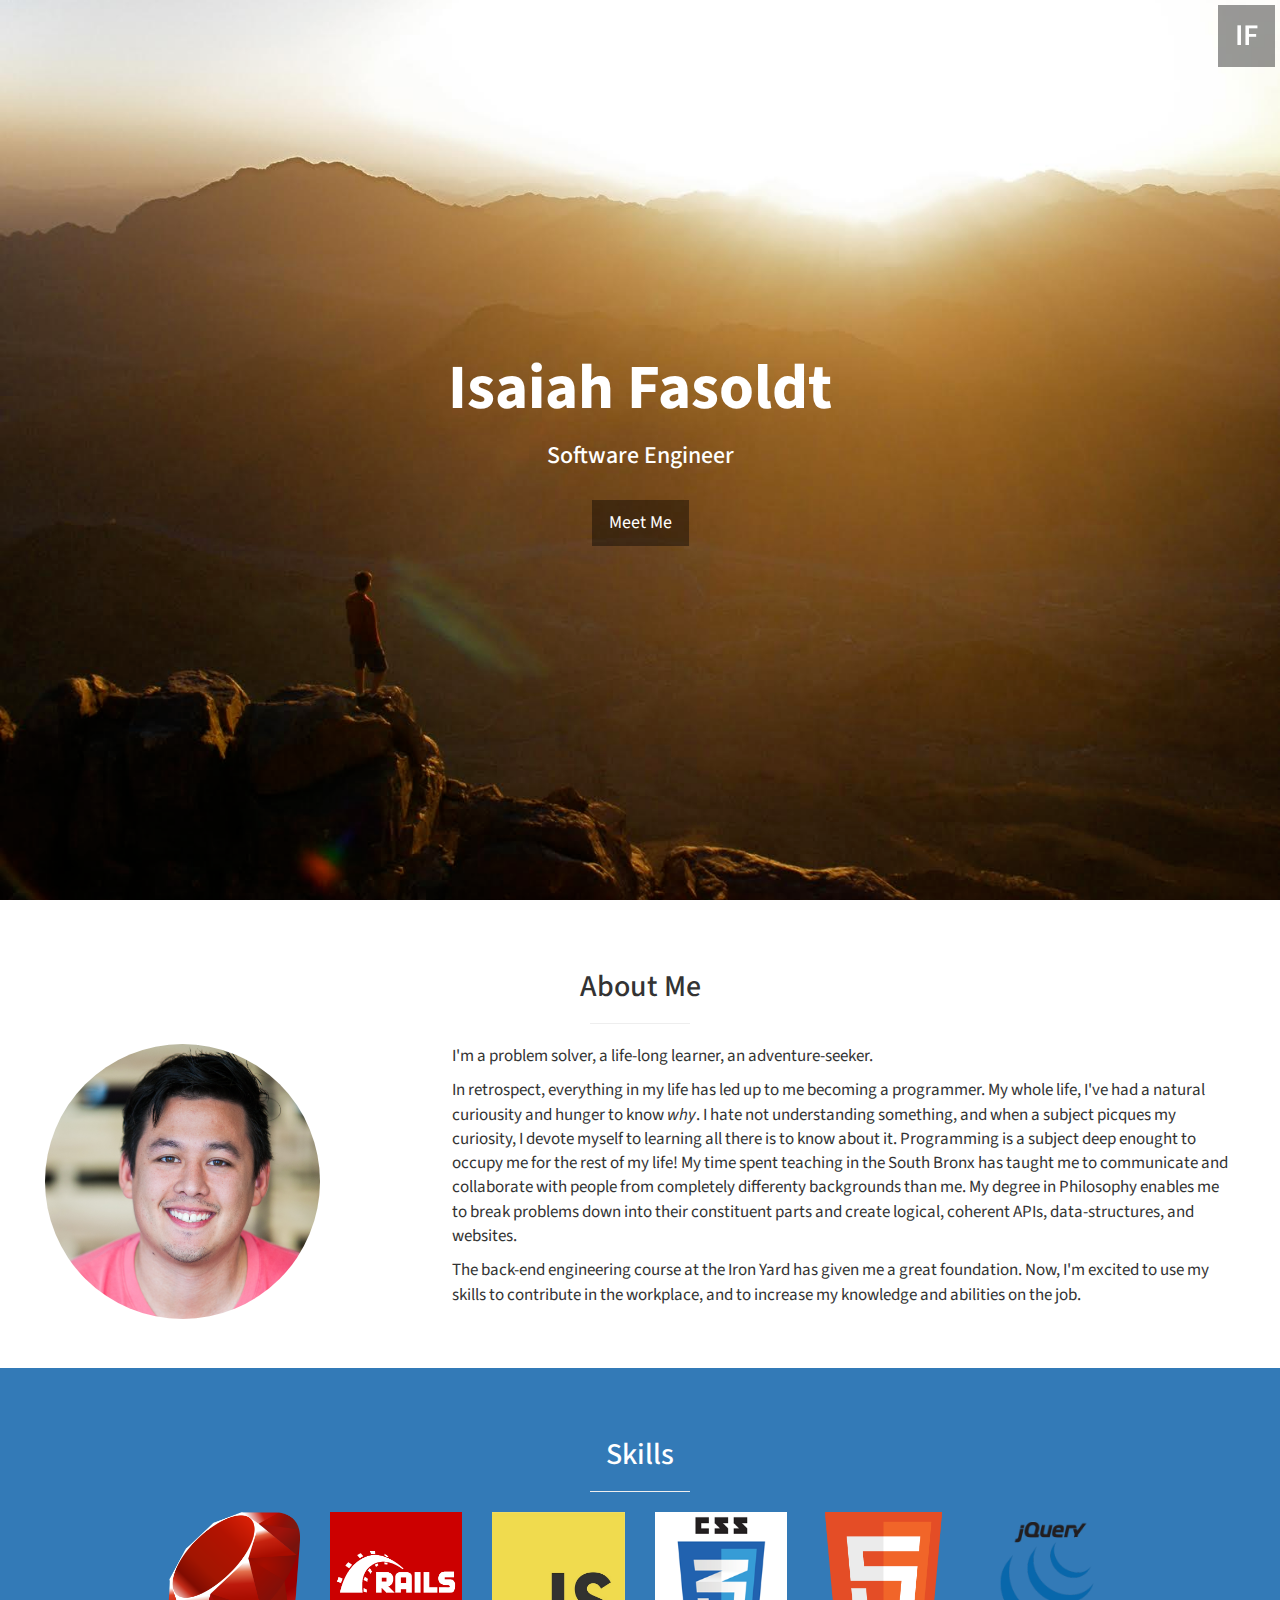
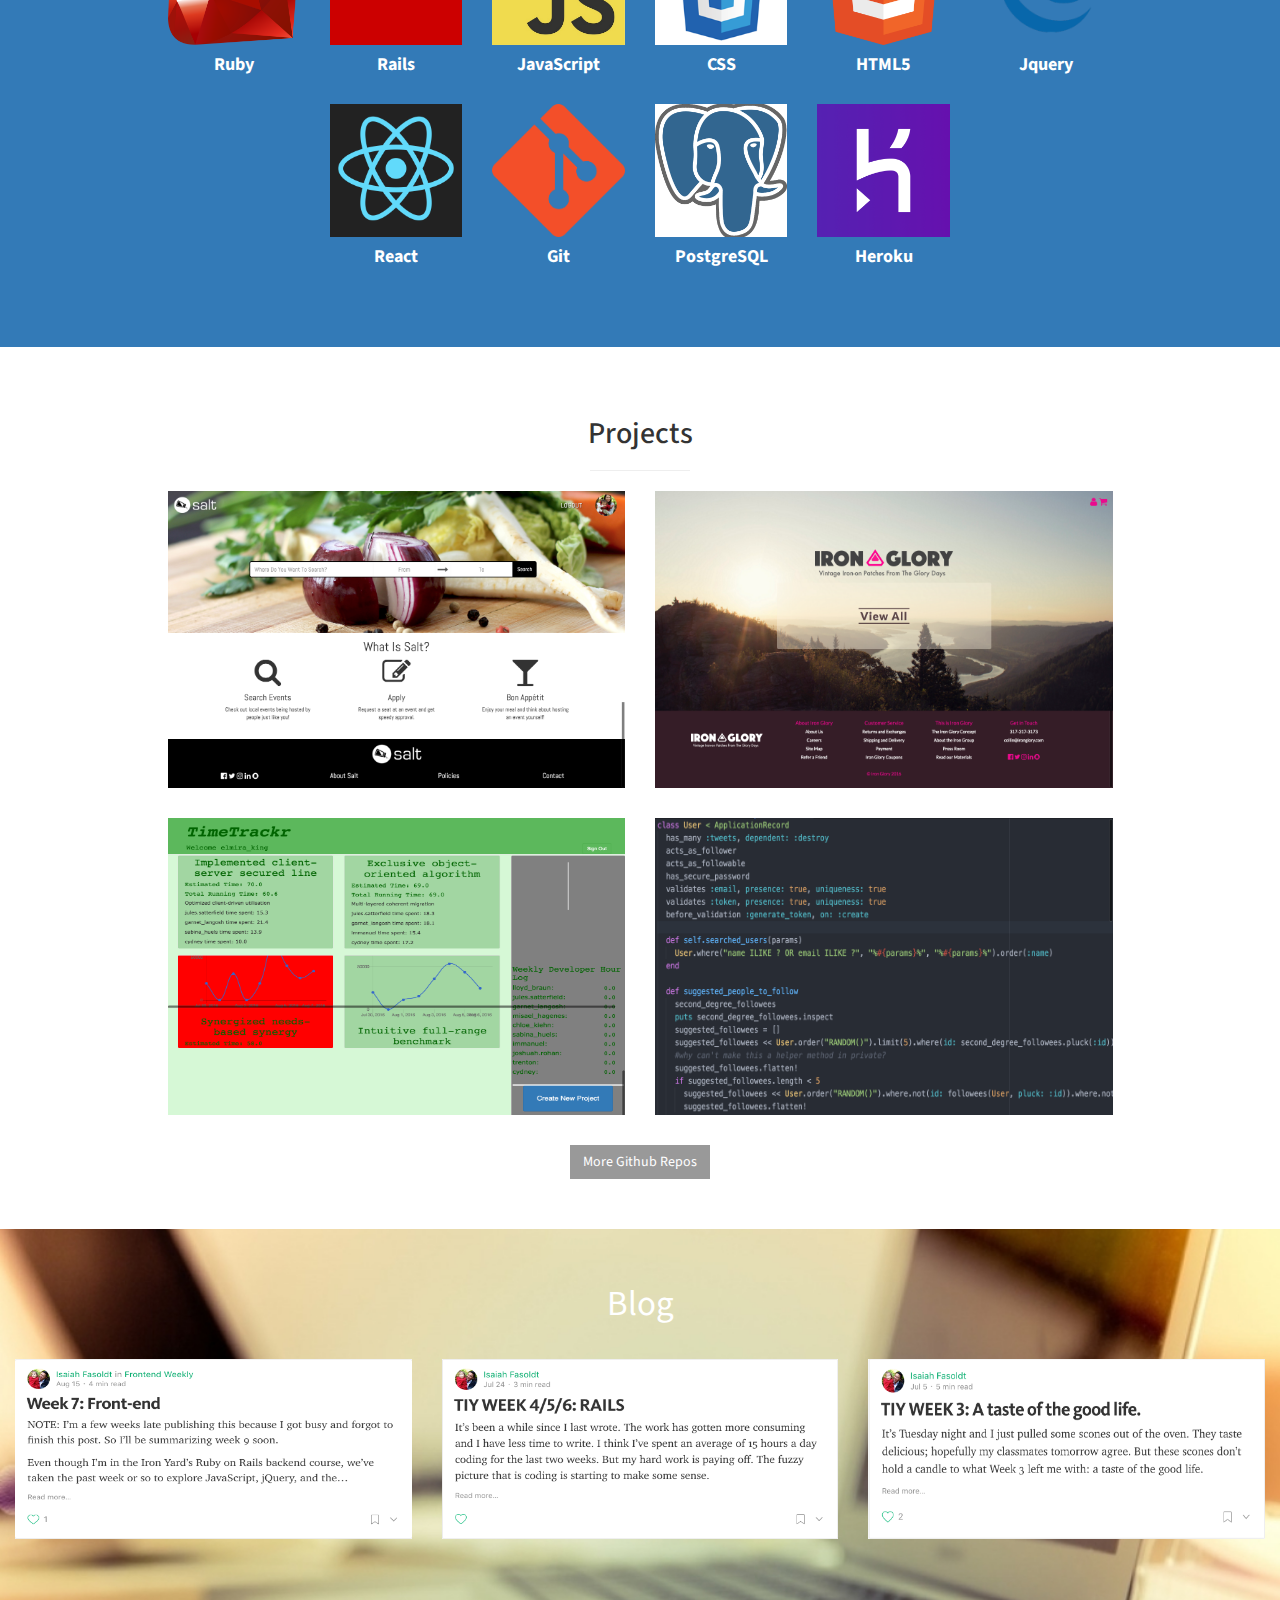
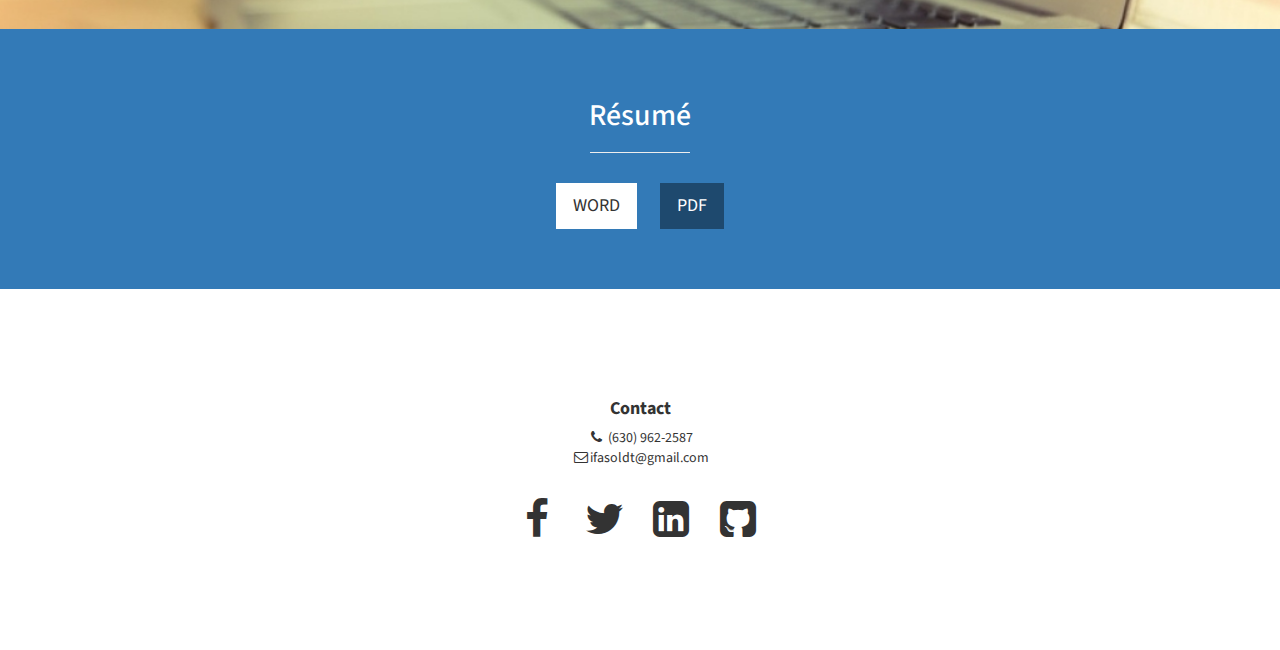
==== index.html @ e1405801 "fixing little formatting stuff" ====
<!DOCTYPE html>
<html lang="en">

<head>

    <meta charset="utf-8">
    <meta http-equiv="X-UA-Compatible" content="IE=edge">
    <meta name="viewport" content="width=device-width, initial-scale=1">
    <meta name="description" content="">
    <meta name="author" content="">

    <title>Isaiah Fasoldt Portfolio</title>

    <!-- Bootstrap Core CSS -->
    <link href="css/bootstrap.min.css" rel="stylesheet">

    <!-- Custom CSS -->
    <link href="css/stylish-portfolio.css" rel="stylesheet">


    <!-- Custom Fonts -->
    <link href="font-awesome/css/font-awesome.min.css" rel="stylesheet" type="text/css">
    <link href="https://fonts.googleapis.com/css?family=Source+Sans+Pro:300,400,700,300italic,400italic,700italic" rel="stylesheet" type="text/css">

    <!-- HTML5 Shim and Respond.js IE8 support of HTML5 elements and media queries -->
    <!-- WARNING: Respond.js doesn't work if you view the page via file:// -->
    <!--[if lt IE 9]>
        <script src="https://oss.maxcdn.com/libs/html5shiv/3.7.0/html5shiv.js"></script>
        <script src="https://oss.maxcdn.com/libs/respond.js/1.4.2/respond.min.js"></script>
    <![endif]-->

</head>

<body>

    <!-- Navigation -->
    <a id="menu-toggle" href="#" class="btn btn-dark btn-lg toggle logo-text">IF</a>
    <nav id="sidebar-wrapper">
        <ul class="sidebar-nav">
            <a id="menu-close" href="#" class="btn btn-light btn-lg pull-right toggle"><i class="fa fa-times"></i></a>
            <li class="sidebar-brand">
                <a href="#top" onclick=$("#menu-close").click();>Portfolio</a>
            </li>
            <li>
                <a href="#about" onclick=$("#menu-close").click();>About</a>
            </li>
            <li>
                <a href="#skills" onclick=$("#menu-close").click();>Skills</a>
            </li>
            <li>
                <a href="#projects" onclick=$("#menu-close").click();>Projects</a>
            </li>
            <li>
                <a href="#blog" onclick=$("#menu-close").click();>Blog</a>
            </li>
            <li>
                <a href="#resume" onclick=$("#menu-close").click();>Resume</a>
            </li>
            <li>
                <a href="#contact" onclick=$("#menu-close").click();>Contact</a>
            </li>
        </ul>
    </nav>

    <!-- Header -->
    <header id="top" class="header">
        <div class="text-vertical-center header-text-margin text-white">
            <h1>Isaiah Fasoldt</h1>
            <h3>Software Engineer</h3>
            <br>
            <a href="#about" class="btn btn-dark btn-lg">Meet Me</a>
        </div>
    </header>

    <!-- About -->
    <section id="about" class="about-me about">
        <div class="container-fluid">
              <div class="col-xs-12 text-vertical-center text-center is-flex">
                <h2>About Me</h2>
                <hr class="small">
                <div class="col-sm-3 col-sm-offset-0 col-xs-6 col-xs-offset-3">
                  <image class="img-responsive img-circle" src="img/Isaiah.jpg" />
                </div>
                <div class="col-sm-8 col-sm-offset-1 col-xs-12 text-left">
                  <p class="bio-text">
                    I'm a problem solver, a life-long learner, an adventure-seeker.
                  </p>
                  <p class="bio-text">
                    In retrospect, everything in my life has led up to me becoming a programmer. My whole life, I've had a natural curiousity and hunger to know <i>why</i>. I hate not understanding something, and when a subject picques my curiosity, I devote myself to learning all there is to know about it. Programming is a subject deep enought to occupy me for the rest of my life! My time spent teaching in the South Bronx has taught me to communicate and collaborate with people from completely differenty backgrounds than me. My degree in Philosophy enables me to break problems down into their constituent parts and create logical, coherent APIs, data-structures, and websites.
                  </p>
                  <!-- <p class="bio-text">
                    I took a bit of a winding road to software engineering. After graduating in 2011 with a degree in Philosophy, I immediately started teaching the humanities at a high-school in the South Bronx. There, I learned to love, collaborate with, and manage people who came from completely different backgrounds than me. In 2016, I began to teach myself Ruby in my spare time, and immediately fell in love. Like education, it offered a way to tangibly impact the world. It mapped much better than education to my analytical skills and background in philosophy. I left education and enrolled in the back-end Engineering
                  </p> -->
                  <p class="bio-text">
                    The back-end engineering course at the Iron Yard has given me a great foundation. Now, I'm excited to use my skills to contribute in the workplace, and to increase my knowledge and abilities on the job.
                  </p>
                </div>

              </div>
            <!-- /.row -->
        <!-- /.container -->
    </section>

    <!-- Services -->
    <!-- The circle icons use Font Awesome's stacked icon classes. For more information, visit http://fontawesome.io/examples/ -->
    <section id="skills" class="services bg-primary">
        <div class="container">
            <div class="row text-center">
                <div class="col-lg-10 col-lg-offset-1">
                    <h2>Skills</h2>
                    <hr class="small">
                    <div class="row">
                        <div class="col-md-2 col-xs-4">
                            <div class="service-item">
                              <div>
                                <img class="img-responsive"  src="img/ruby.svg.png"/>
                              </div>
                                <h4>
                                    <strong>Ruby</strong>
                                </h4>
                            </div>
                        </div>
                        <div class="col-md-2 col-xs-4">
                            <div class="service-item">
                              <div>
                                <img class="img-responsive"  src="img/rails.png"/>
                              </div>
                                <h4>
                                    <strong>Rails</strong>
                                </h4>
                            </div>
                        </div>
                        <div class="col-md-2 col-xs-4">
                            <div class="service-item">
                              <div>
                                <img class="img-responsive"  src="img/javascript.jpeg"/>
                              </div>
                                <h4>
                                    <strong>JavaScript</strong>
                                </h4>
                            </div>
                        </div>
                        <div class="col-md-2 col-xs-4">
                            <div class="service-item">
                              <div>
                                <img class="img-responsive"  src="img/css.gif"/>
                              </div>
                                <h4>
                                    <strong>CSS</strong>
                                </h4>
                            </div>
                        </div>
                        <div class="col-md-2 col-xs-4">
                            <div class="service-item">
                              <div>
                                <img class="img-responsive"  src="img/HTML5.png"/>
                              </div>
                                <h4>
                                    <strong>HTML5</strong>
                                </h4>
                            </div>
                        </div>
                        <div class="col-md-2 col-xs-4">
                            <div class="service-item">
                              <div>
                                <img class="img-responsive"  src="img/jquery.png"/>
                              </div>
                                <h4>
                                    <strong>Jquery</strong>
                                </h4>
                            </div>
                        </div>
                        <div class="col-md-2 col-xs-4 col-md-offset-2">
                            <div class="service-item">
                              <div>
                                <img class="img-responsive"  src="img/React.png"/>
                              </div>
                                <h4>
                                    <strong>React</strong>
                                </h4>
                            </div>
                        </div>
                        <div class="col-md-2 col-xs-4">
                            <div class="service-item">
                              <div>
                                <img class="img-responsive"  src="img/git.png"/>
                              </div>
                                <h4>
                                    <strong>Git</strong>
                                </h4>
                            </div>
                        </div>
                        <div class="col-md-2 col-xs-4">
                            <div class="service-item">
                              <div>
                                <img class="img-responsive"  src="img/postgresql.png"/>
                              </div>
                                <h4>
                                    <strong>PostgreSQL</strong>
                                </h4>
                            </div>
                        </div>
                        <div class="col-md-2 col-xs-4 col-xs-offset-4 col-md-offset-0">
                            <div class="service-item">
                              <div>
                                <img class="img-responsive"  src="img/Heroku.png"/>
                              </div>
                                <h4>
                                    <strong>Heroku</strong>
                                </h4>
                            </div>
                        </div>
                        </div>
                    </div>
                    <!-- /.row (nested) -->
                </div>
                <!-- /.col-lg-10 -->
            </div>
            <!-- /.row -->
        </div>
        <!-- /.container -->
    </section>

    <!-- Portfolio -->
    <section id="projects" class="portfolio">
        <div class="container">
            <div class="row">
                <div class="col-lg-10 col-lg-offset-1 text-center">
                    <h2>Projects</h2>
                    <hr class="small">
                    <div class="row">
                        <div class="col-md-6">
                          <div class="hovereffect portfolio-item">
                              <img class="img-responsive img-portfolio" src="img/Salt.png" alt="">
                              <div class="overlay">
                                 <h2>SALT</h2>
                                 <h4 class="text-left overlay-text">Salt is a community-building app that connects strangers for home-cooked meals. </h4>
                                 <h4 class="text-left overlay-text">A RESTful Rails app, Salt heavily integrates React.js, native JavaScript, and Google APIs. </h4>
                                 <a class="info" href="http://www.salt-up.com">Website</a>
                                 <a class="info" href="https://github.com/ifasoldt/Salt">Github Repo</a>
                              </div>
                          </div>
                        </div>
                        <div class="col-md-6">
                          <div class="hovereffect portfolio-item">
                              <img class="img-responsive img-portfolio" src="img/Iron_Glory.png" alt="">
                              <div class="overlay">
                                 <h2>Iron Glory</h2>
                                 <h4 class="text-left overlay-text">Iron Glory an e-commerce page for vintage iron-on patches, built for a class project in four days by five Iron Yard students</h4>
                                 <h4 class="text-left overlay-text">It blends a Rails API back-end with JavaScript/React Front End </h4>
                                 <a class="info" href="#">Website</a>
                                 <a class="info" href="https://github.com/smithambera/w9_ecommercePage_ironGlory">Github Repo</a>
                              </div>
                          </div>
                        </div>
                        <div class="col-md-6">
                          <div class="hovereffect portfolio-item">
                              <img class="img-responsive img-portfolio" src="img/TimeTrackr.png" alt="">
                              <div class="overlay">
                                 <h2>TimeTrackr</h2>
                                 <h4 class="text-left overlay-text">An app that makes logging and keeping track of billable hours easy.</h4>
                                 <h4 class="text-left overlay-text">A 4 person group project built in Rails with touches of JS.</h4>
                                 <a class="info" href="https://calm-harbor-74411.herokuapp.com/">Website</a>
                                 <a class="info" href="https://github.com/tiy-indy-bee-ror-june16/TimeTrackr">Github Repo</a>
                              </div>
                          </div>
                        </div>
                        <div class="col-md-6">
                          <div class="hovereffect portfolio-item">
                              <img class="img-responsive img-portfolio" src="img/ChirpSS.png" alt="">
                              <div class="overlay">
                                 <h2>Chirp</h2>
                                 <h4 class="text-left overlay-text">A Twitter Clone API in Rails</h4>
                                 <a class="info" id="Chirp-btn" href="https://github.com/ifasoldt/ChirpTwitterClone">Github Repo</a>
                              </div>
                          </div>
                        </div>
                    </div>
                    <!-- /.row (nested) -->
                    <a href="https://github.com/ifasoldt?tab=repositories" class="btn btn-dark">More Github Repos</a>
                </div>
                <!-- /.col-lg-10 -->
            </div>
            <!-- /.row -->
        </div>
        <!-- /.container -->
    </section>

    <!-- Callout -->
    <aside id="blog" class="callout is-flex">
        <div id="blog-title" class="blog-title-text col-xs-12 cl-effect-1">
            <a href="https://medium.com/@ifasoldt" >Blog</a>
        </div>
        <div class="col-md-4 col-md-offset-0 col-sm-6 col-sm-offset-3 col-xs-10 col-xs-offset-1">
          <div class="blog-item">
          <a href="https://medium.com/front-end-hacking/week-7-front-end-5d6b5d41c7a9#.y6wggjaqp"><img class="img-responsive img-blog" src="img/week7.png" alt=""></a>
          </div>
        </div>
        <div class="col-md-4 col-md-offset-0 col-sm-6 col-sm-offset-3 col-xs-10 col-xs-offset-1">
          <div class="blog-item">
          <a href="https://medium.com/@ifasoldt/tiy-week-4-5-6-rails-79aec34e7d08#.t9t50z99w"><img class="img-responsive img-blog" src="img/week6.png" alt=""></a>
          </div>
        </div>
        <div class="col-md-4 col-md-offset-0 col-sm-6 col-sm-offset-3 col-xs-10 col-xs-offset-1 last-blog">
          <div class="blog-item">
          <a href="https://medium.com/@ifasoldt/tiy-week-3-a-taste-of-the-good-life-4a63944ae2e2#.6kayj2cew"><img class="img-responsive img-blog" src="img/week3.png" alt=""></a>
          </div>
        </div>
    </aside>

    <!-- Call to Action -->
    <aside id="resume" class="call-to-action bg-primary">
        <div class="container">
            <div class="row">
                <div class="col-lg-12 text-center">
                    <h2>Résumé</h2>
                    <hr class="small">
                    <a href="Resume/Resume.doc" class="btn btn-lg btn-light" download="Isaiah Fasoldt's Résumé">WORD</a>
                    <a href="Resume/Resume.pdf" class="btn btn-lg btn-dark" download="Isaiah Fasoldt's Résumé">PDF</a>
                </div>
            </div>
        </div>
    </aside>

    <!-- Footer -->
    <footer id="contact">
        <div class="container">
            <div class="row">
                <div class="col-lg-10 col-lg-offset-1 text-center">
                    <h4><strong>Contact</strong>
                    </h4>
                    <ul class="list-unstyled">
                        <li><i class="fa fa-phone fa-fw"></i> (630) 962-2587</li>
                        <li><i class="fa fa-envelope-o fa-fw"></i><a href="mailto:ifasoldt@gmail.com">ifasoldt@gmail.com</a></li>
                    </ul>
                    <br>
                    <ul class="list-inline">
                        <li>
                            <a href="https://www.facebook.com/isaiah.fasoldt"><i class="fa fa-facebook fa-fw fa-3x"></i></a>
                        </li>
                        <li>
                            <a href="https://twitter.com/IsaiahFasoldt"><i class="fa fa-twitter fa-fw fa-3x"></i></a>
                        </li>
                        <li>
                            <a href="https://www.linkedin.com/in/isaiahfasoldt"><i class="fa fa-linkedin-square fa-fw fa-3x"></i></a>
                        </li>
                        <li>
                            <a href="https://github.com/ifasoldt"><i class="fa fa-github-square  fa-fw fa-3x"></i></a>
                        </li>
                    </ul>
                </div>
            </div>
        </div>
        <a id="to-top" href="#top" class="btn btn-dark btn-lg"><i class="fa fa-chevron-up fa-fw fa-1x"></i></a>
    </footer>

    <!-- jQuery -->
    <script src="js/jquery.js"></script>

    <!-- Bootstrap Core JavaScript -->
    <script src="js/bootstrap.min.js"></script>

    <!-- Custom Theme JavaScript -->
    <script>
    // Closes the sidebar menu
    $("#menu-close").click(function(e) {
        e.preventDefault();
        $("#sidebar-wrapper").toggleClass("active");
    });
    // Opens the sidebar menu
    $("#menu-toggle").click(function(e) {
        e.preventDefault();
        $("#sidebar-wrapper").toggleClass("active");
    });
    // Scrolls to the selected menu item on the page
    $(function() {
        $('a[href*=#]:not([href=#],[data-toggle],[data-target],[data-slide])').click(function() {
            if (location.pathname.replace(/^\//, '') == this.pathname.replace(/^\//, '') || location.hostname == this.hostname) {
                var target = $(this.hash);
                target = target.length ? target : $('[name=' + this.hash.slice(1) + ']');
                if (target.length) {
                    $('html,body').animate({
                        scrollTop: target.offset().top
                    }, 1000);
                    return false;
                }
            }
        });
    });
    //#to-top button appears after scrolling
    var fixed = false;
    $(document).scroll(function() {
        if ($(this).scrollTop() > 250) {
            if (!fixed) {
                fixed = true;
                // $('#to-top').css({position:'fixed', display:'block'});
                $('#to-top').show("slow", function() {
                    $('#to-top').css({
                        position: 'fixed',
                        display: 'block'
                    });
                });
            }
        } else {
            if (fixed) {
                fixed = false;
                $('#to-top').hide("slow", function() {
                    $('#to-top').css({
                        display: 'none'
                    });
                });
            }
        }
    });
    // Disable Google Maps scrolling
    // See http://stackoverflow.com/a/25904582/1607849
    // Disable scroll zooming and bind back the click event
    var onMapMouseleaveHandler = function(event) {
        var that = $(this);
        that.on('click', onMapClickHandler);
        that.off('mouseleave', onMapMouseleaveHandler);
        that.find('iframe').css("pointer-events", "none");
    }
    var onMapClickHandler = function(event) {
            var that = $(this);
            // Disable the click handler until the user leaves the map area
            that.off('click', onMapClickHandler);
            // Enable scrolling zoom
            that.find('iframe').css("pointer-events", "auto");
            // Handle the mouse leave event
            that.on('mouseleave', onMapMouseleaveHandler);
        }
        // Enable map zooming with mouse scroll when the user clicks the map
    $('.map').on('click', onMapClickHandler);
    </script>

</body>

</html>
---- css/stylish-portfolio.css ----
/*!
 * Start Bootstrap - Stylish Portfolio (http://startbootstrap.com/)
 * Copyright 2013-2016 Start Bootstrap
 * Licensed under MIT (https://github.com/BlackrockDigital/startbootstrap/blob/gh-pages/LICENSE)
 */

/* Global Styles */

a {
  color: white;
}

a:hover{
  color: white;
  text-decoration: none;
  cursor: pointer;
}

li a{
  color: #333;
}
li a:hover{
  color: #333;
  text-decoration: none;
}

html,
body {
    width: 100%;
    height: 100%;
}

body {
    font-family: "Source Sans Pro","Helvetica Neue",Helvetica,Arial,sans-serif;
}

.text-vertical-center {
    display: table-cell;
    text-align: center;
    vertical-align: middle;
}

.text-vertical-center h1 {
    margin: 0;
    padding: 0;
    font-size: 4.5em;
    font-weight: 700;
}

.blog-title-text {
  vertical-align: top;
  display: table-cell;
  text-align: center;
  margin: 0;
  padding: 0;
}
/* Custom Button Styles */

.btn-dark {
    border-radius: 0;
    color: #fff;
    background-color: rgba(0,0,0,0.4);
}

.btn-dark:hover,
.btn-dark:focus,
.btn-dark:active {
    color: #fff;
    background-color: rgba(0,0,0,0.7);
}

.btn-light {
    border-radius: 0;
    color: #333;
    background-color: rgb(255,255,255);
}

.btn-light:hover,
.btn-light:focus,
.btn-light:active {
    color: #333;
    background-color: rgba(255,255,255,0.8);
}

/* Custom Horizontal Rule */

hr.small {
    max-width: 100px;
}

/* Side Menu */

#sidebar-wrapper {
    z-index: 1000;
    position: fixed;
    right: 0;
    width: 250px;
    height: 100%;
    transform: translateX(250px);
    overflow-y: auto;
    background: #222;
    -webkit-transition: all 0.4s ease 0s;
    -moz-transition: all 0.4s ease 0s;
    -ms-transition: all 0.4s ease 0s;
    -o-transition: all 0.4s ease 0s;
    transition: all 0.4s ease 0s;
}

.sidebar-nav {
    position: absolute;
    top: 0;
    width: 250px;
    margin: 0;
    padding: 0;
    list-style: none;
}

.sidebar-nav li {
    text-indent: 20px;
    line-height: 40px;
}

.sidebar-nav li a {
    display: block;
    text-decoration: none;
    color: #999;
}

.sidebar-nav li a:hover {
    text-decoration: none;
    color: #fff;
    background: rgba(255,255,255,0.2);
}

.sidebar-nav li a:active,
.sidebar-nav li a:focus {
    text-decoration: none;
}

.sidebar-nav > .sidebar-brand {
    height: 55px;
    font-size: 18px;
    line-height: 55px;
}

.sidebar-nav > .sidebar-brand a {
    color: #999;
}

.sidebar-nav > .sidebar-brand a:hover {
    color: #fff;
    background: none;
}

#menu-toggle {
    z-index: 1;
    position: fixed;
    top: 0;
    right: 0;
}

#sidebar-wrapper.active {
    right: 250px;
    width: 250px;
    -webkit-transition: all 0.4s ease 0s;
    -moz-transition: all 0.4s ease 0s;
    -ms-transition: all 0.4s ease 0s;
    -o-transition: all 0.4s ease 0s;
    transition: all 0.4s ease 0s;
}

.toggle {
    margin: 5px 5px 0 0;
}

/* Header */

.header {
    display: table;
    position: relative;
    width: 100%;
    height: 100%;
    background: url(../img/sinai2.jpg) no-repeat center center scroll;
    -webkit-background-size: cover;
    -moz-background-size: cover;
    background-size: cover;
    -o-background-size: cover;
}

/* About */



/* Services */

.services {
    padding: 50px 0;
}

.service-item {
    margin-bottom: 30px;
}

/* Callout */

.callout {
    display: table;
    width: 100%;
    height: 400px;
    color: #fff;
    background: url(../img/blog.jpg) no-repeat center center scroll;
    -webkit-background-size: cover;
    -moz-background-size: cover;
    background-size: cover;
    -o-background-size: cover;
    padding: 50px 0;
}

/* Portfolio */

.portfolio {
    padding: 50px 0;
}

.portfolio-item {
    margin-bottom: 30px;
}

.img-portfolio {
    margin: 0 auto;
    height: 297px;
  width: 100%;
}

.blog-item {
    margin-top: 30px;
}

.img-blog {
  margin: 0 auto;
  width: 100%;
  height: 180px;
}
@media (max-width: 767px) {
  .img-blog {
    height:200px;
  }
}
@media (max-width: 650px) {
  .img-blog {
    height:180px;
  }
}
@media (max-width: 425px) {
  .img-blog {
    height:140px;
  }
}

.img-portfolio:hover {
    opacity: 0.8;
}

/* Call to Action */

.call-to-action {
    padding: 50px 0;
}

.call-to-action .btn {
    margin: 10px;
}

/* Map */

.map {
    height: 500px;
}

@media(max-width:768px) {
    .map {
        height: 75%;
    }
}

.map iframe {
    pointer-events: none;
}

/* Footer */

footer {
    padding: 100px 0;
}

#to-top {
  display: none;
  position: fixed;
  bottom: 5px;
  right: 5px;
}

.logo-text{
  font-size: 30px;
  font-weight: 600;
}

.text-white{
  color:white;
}

.border-both {
  border-left: 5px solid white;
  border-right: 5px solid white;
}

.about{
  padding: 50px 0;
}

.about-me {
  color: #333;
  background-color: white;
  margin-bottom: -1px;
}

.bio-text{
  font-size: 17px;
}

@media (max-width: 767px) {
  .text-left {
    margin-top: 50px;
  }
}


.love{
  list-style: circle;
  font-size: 18px;
}
.hate{
  list-style: circle;
  font-size: 18px;
}

/*.row.match-my-cols {
    overflow: hidden;
}

.row.match-my-cols [class*="col-"]{
    margin-bottom: -99999px;
    padding-bottom: 99999px;
}*/

.hovereffect {
width:100%;
height:100%;
float:left;
overflow:hidden;
position:relative;
text-align:center;
cursor:default;
}

.hovereffect .overlay {
width:100%;
height:100%;
position:absolute;
overflow:hidden;
top:0;
left:0;
opacity:0;
background-color:rgba(0,0,0,0.5);
-webkit-transition:all .4s ease-in-out;
transition:all .4s ease-in-out;
color: white;
}

.hovereffect img {
display:block;
position:relative;
-webkit-transition:all .4s linear;
transition:all .4s linear;
}

.hovereffect h2 {
text-transform:uppercase;
color:#fff;
text-align:center;
position:relative;
font-size:30px;
background:rgba(0,0,0,0.6);
-webkit-transform:translatey(-100px);
-ms-transform:translatey(-100px);
transform:translatey(-100px);
-webkit-transition:all .2s ease-in-out;
transition:all .2s ease-in-out;
padding:10px;
}

.hovereffect a.info {
text-decoration:none;
display:inline-block;
text-transform:uppercase;
color:#fff;
border:1px solid #fff;
background-color:transparent;
opacity:0;
font-size: 15px;
filter:alpha(opacity=0);
-webkit-transition:all .2s ease-in-out;
transition:all .2s ease-in-out;
margin:20px 10px 0;
padding:7px 14px;
}

.hovereffect a.info:hover {
box-shadow:0 0 5px #fff;
}

.hovereffect:hover img {
-ms-transform:scale(1.2);
-webkit-transform:scale(1.2);
transform:scale(1.2);
}

.hovereffect:hover .overlay {
opacity:1;
filter:alpha(opacity=100);
}

.hovereffect:hover h2,.hovereffect:hover a.info {
opacity:1;
filter:alpha(opacity=100);
-ms-transform:translatey(0);
-webkit-transform:translatey(0);
transform:translatey(0);
}

.hovereffect:hover a.info {
-webkit-transition-delay:.2s;
transition-delay:.2s;
}

.overlay-text{
  margin-left: 5px;
  margin-right: 5px;
}

#Chirp-btn{
  margin-top: 65px;
}

#blog-title {
  color: white;
  font-size: 35px;
}

 /*#blog-title:hover{
    text-decoration: none;
    color:white;
 }*/

 .last-blog{
   margin-bottom: 25px;
 }

 .cl-effect-1 a::before,
 .cl-effect-1 a::after {
 	display: inline-block;
 	opacity: 0;
 	-webkit-transition: -webkit-transform 0.3s, opacity 0.2s;
 	-moz-transition: -moz-transform 0.3s, opacity 0.2s;
 	transition: transform 0.3s, opacity 0.2s;
 }

 .cl-effect-1 a::before {
 	margin-right: 10px;
 	content: '[';
 	-webkit-transform: translateX(20px);
 	-moz-transform: translateX(20px);
 	transform: translateX(20px);
 }

 .cl-effect-1 a::after {
 	margin-left: 10px;
 	content: ']';
 	-webkit-transform: translateX(-20px);
 	-moz-transform: translateX(-20px);
 	transform: translateX(-20px);
 }

 .cl-effect-1 a:hover::before,
 .cl-effect-1 a:hover::after,
 .cl-effect-1 a:focus::before,
 .cl-effect-1 a:focus::after {
 	opacity: 1;
 	-webkit-transform: translateX(0px);
 	-moz-transform: translateX(0px);
 	transform: translateX(0px);
 }

 .row.is-flex {
    display: -webkit-box;
    display: -webkit-flex;
    display: -ms-flexbox;
    display: flex;
    -webkit-flex-wrap: wrap;
    -ms-flex-wrap: wrap;
    flex-wrap: wrap;
}

.row.is-flex > [class*='col-'] {
    display: -webkit-box;
    display: -webkit-flex;
    display: -ms-flexbox;
    display: flex;
    -webkit-box-orient: vertical;
    -webkit-box-direction: normal;
    -webkit-flex-direction: column;
    -ms-flex-direction: column;
    flex-direction: column;
}
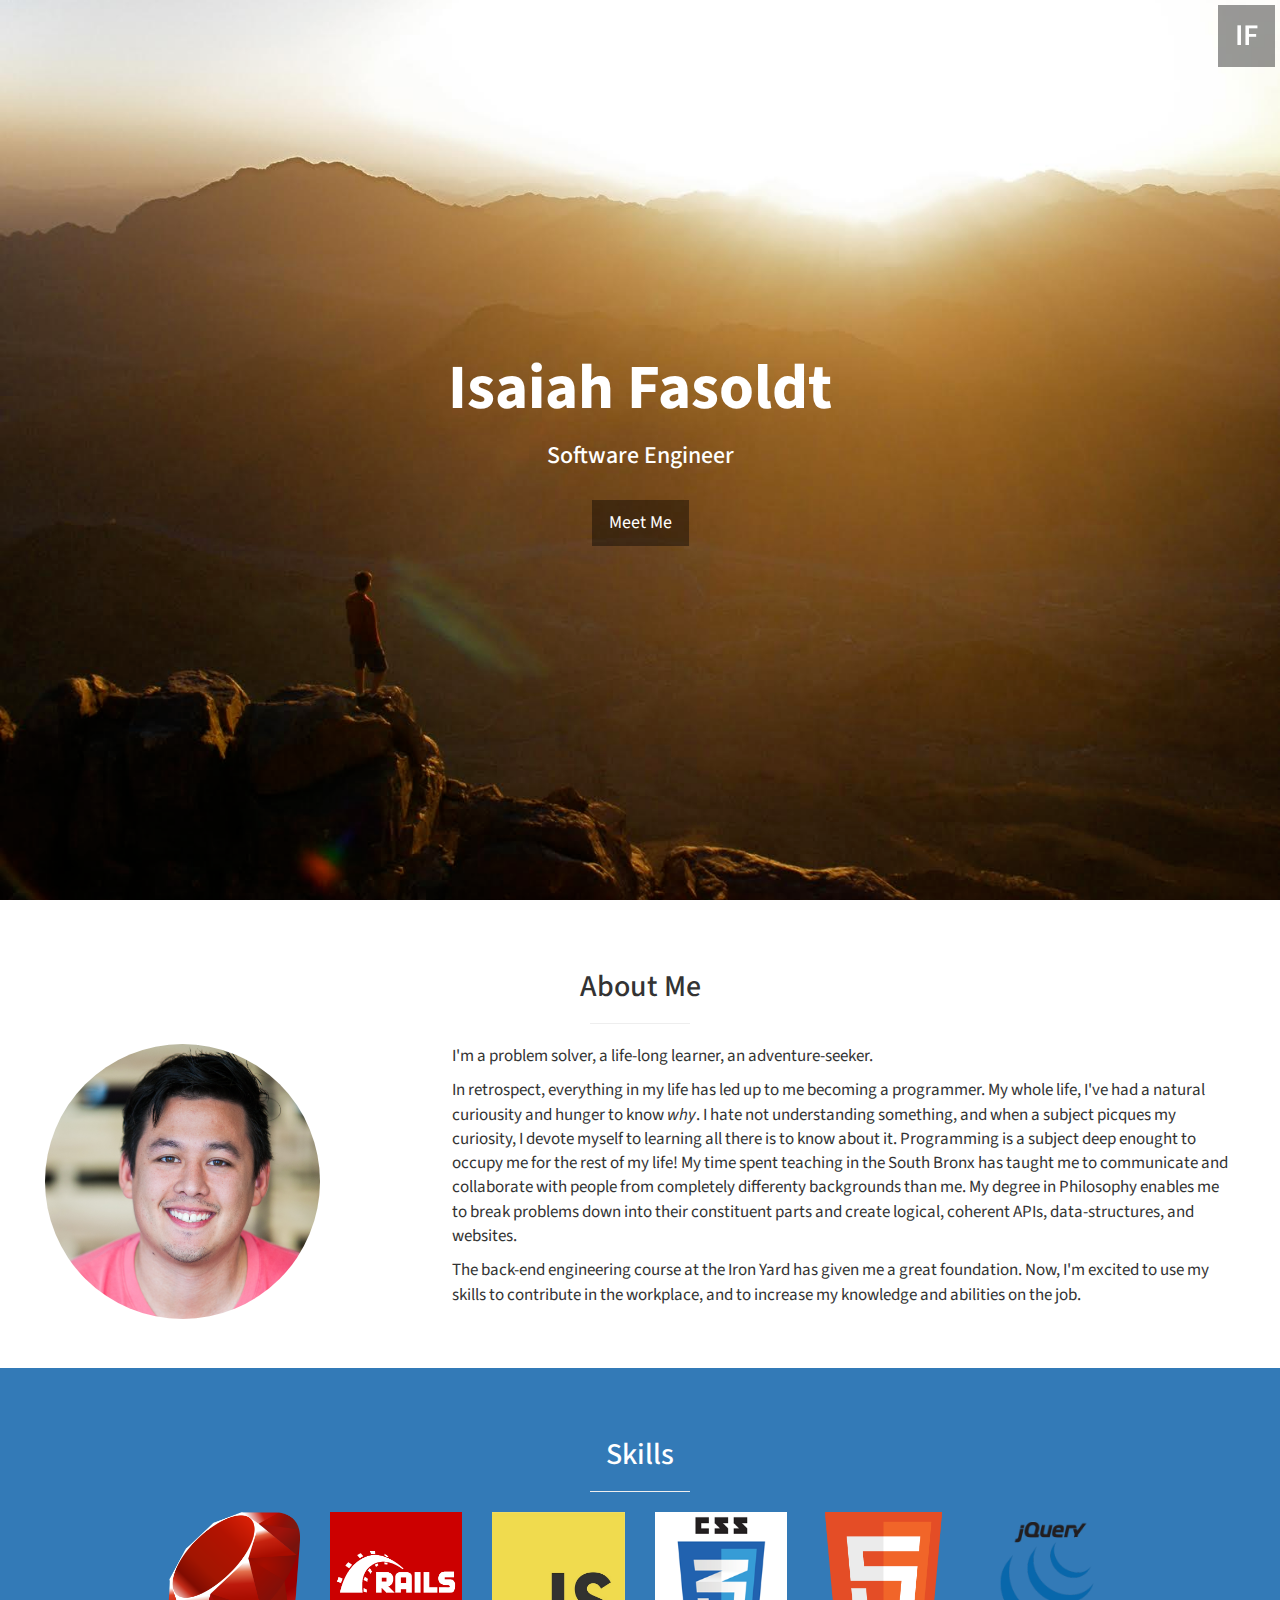
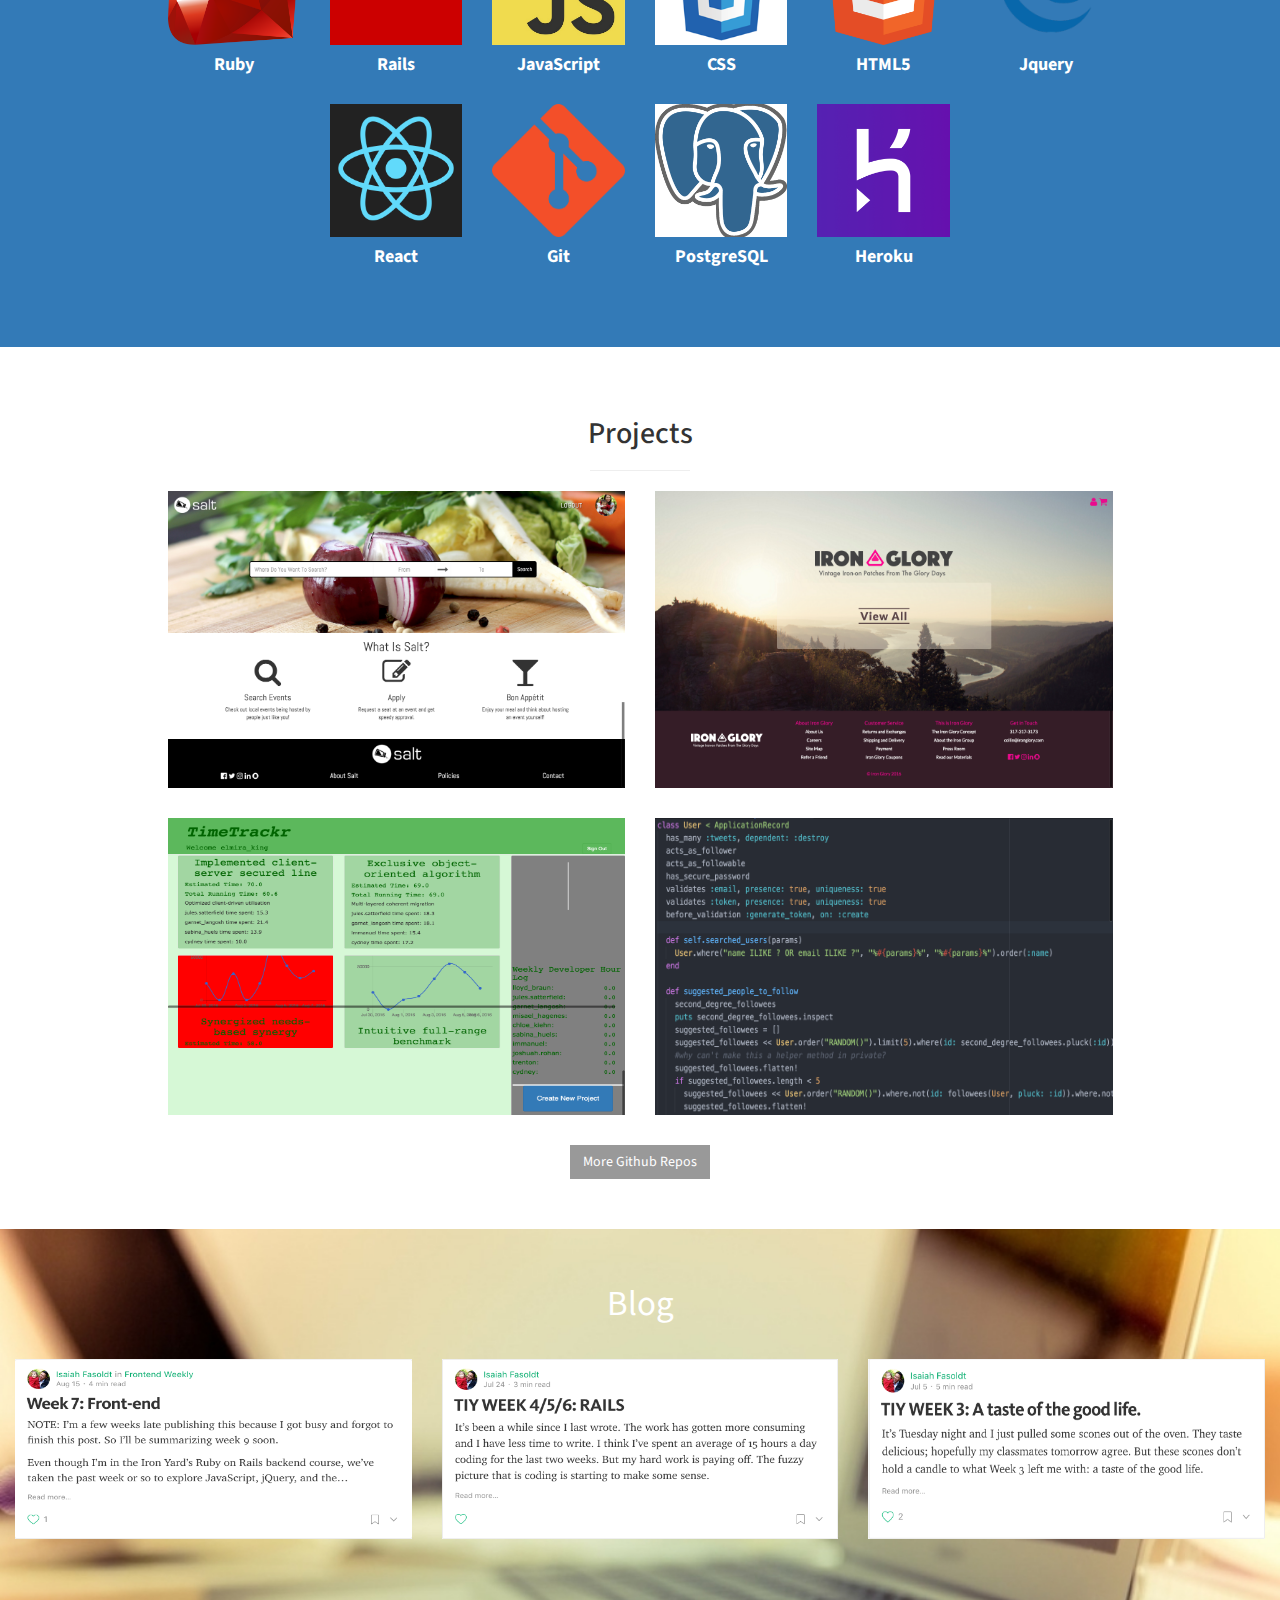
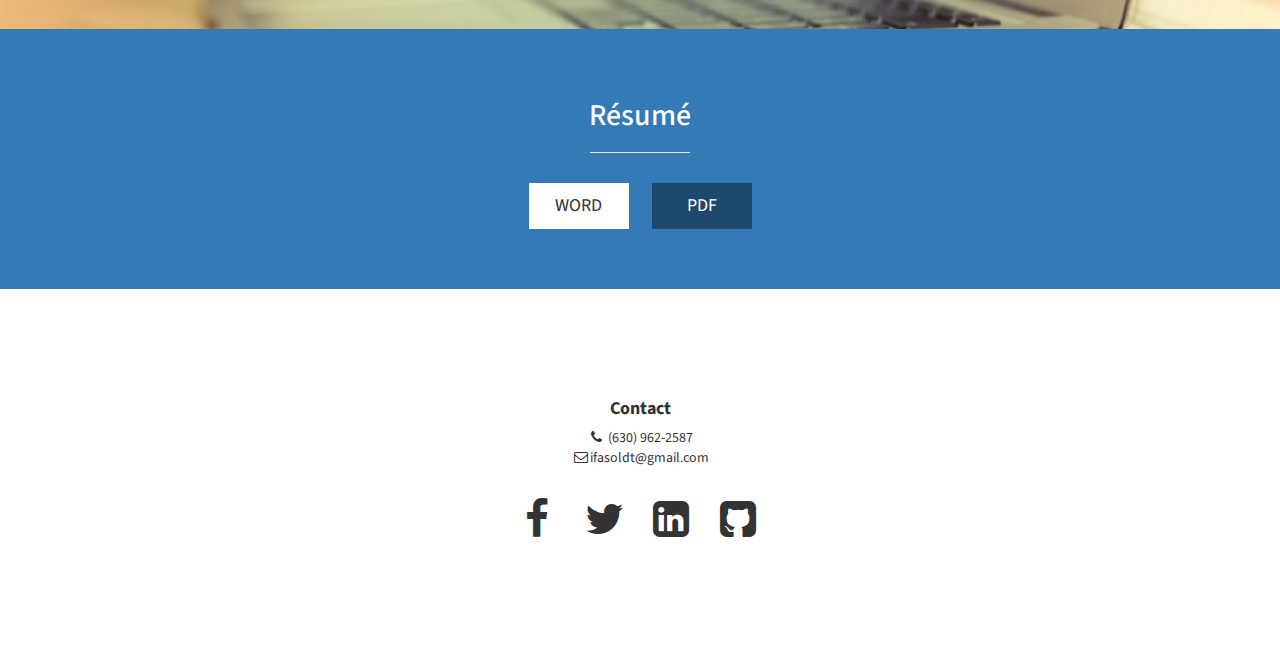
==== commit 2446eabb: "fixing little formatting stuff" ====
--- a/index.html
+++ b/index.html
@@ -315,8 +315,8 @@
                 <div class="col-lg-12 text-center">
                     <h2>Résumé</h2>
                     <hr class="small">
-                    <a href="Resume/Resume.doc" class="btn btn-lg btn-light" download="Isaiah Fasoldt's Résumé">WORD</a>
-                    <a href="Resume/Resume.pdf" class="btn btn-lg btn-dark" download="Isaiah Fasoldt's Résumé">PDF</a>
+                    <a href="Resume/Resume.doc" class="btn btn-lg btn-light btn-resume" download="Isaiah Fasoldt's Résumé">WORD</a>
+                    <a href="Resume/Resume.pdf" class="btn btn-lg btn-dark btn-resume" download="Isaiah Fasoldt's Résumé">PDF</a>
                 </div>
             </div>
         </div>
--- a/css/stylish-portfolio.css
+++ b/css/stylish-portfolio.css
@@ -229,7 +229,31 @@
 .img-portfolio {
     margin: 0 auto;
     height: 297px;
-  width: 100%;
+    width: 100%;
+}
+
+@media (max-width: 767px) {
+  .img-portfolio {
+    height:320px;
+  }
+}
+
+@media (max-width: 600px) {
+  .img-portfolio {
+    height:260px;
+  }
+}
+
+@media (max-width: 425px) {
+  .img-portfolio {
+    height:230px;
+  }
+}
+
+@media (max-width: 375px) {
+  .img-portfolio {
+    height:200px;
+  }
 }
 
 .blog-item {
@@ -308,7 +332,9 @@
 .text-white{
   color:white;
 }
-
+.btn-resume{
+  width: 100px;
+}
 .border-both {
   border-left: 5px solid white;
   border-right: 5px solid white;
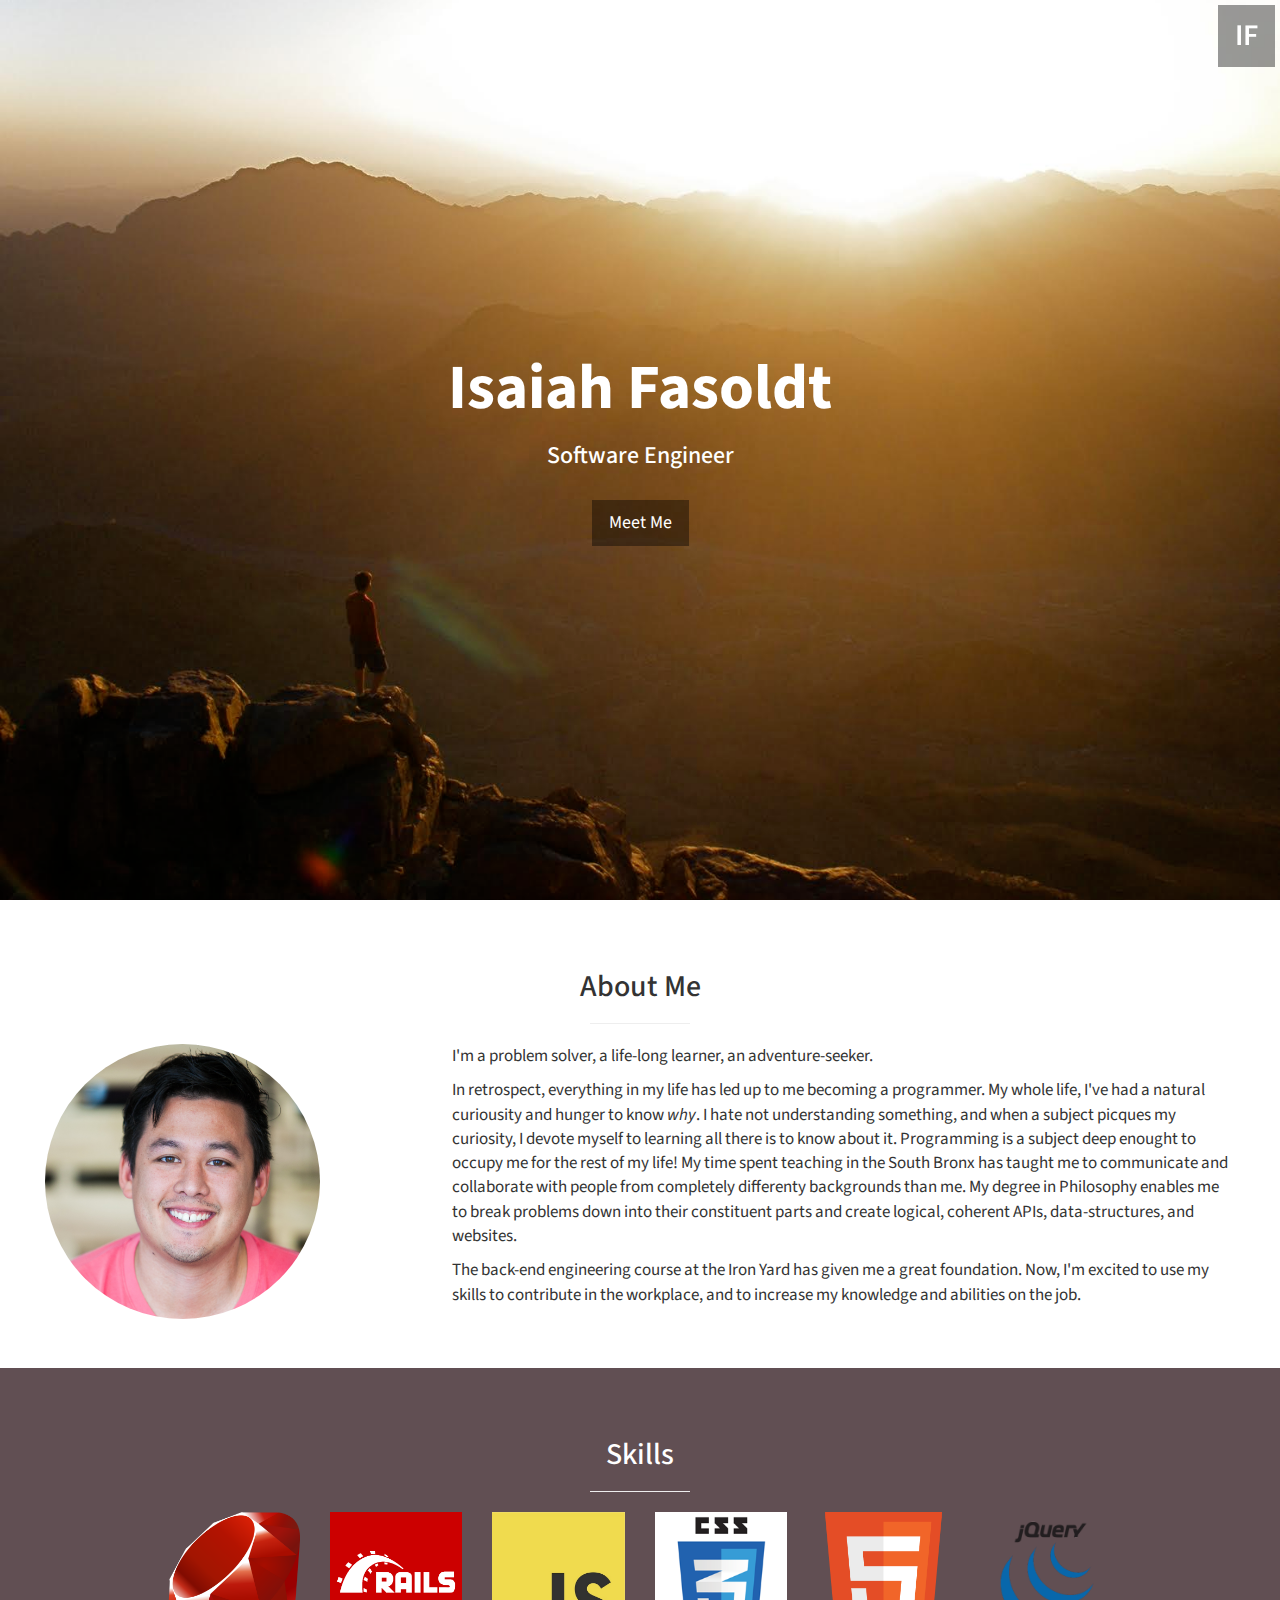
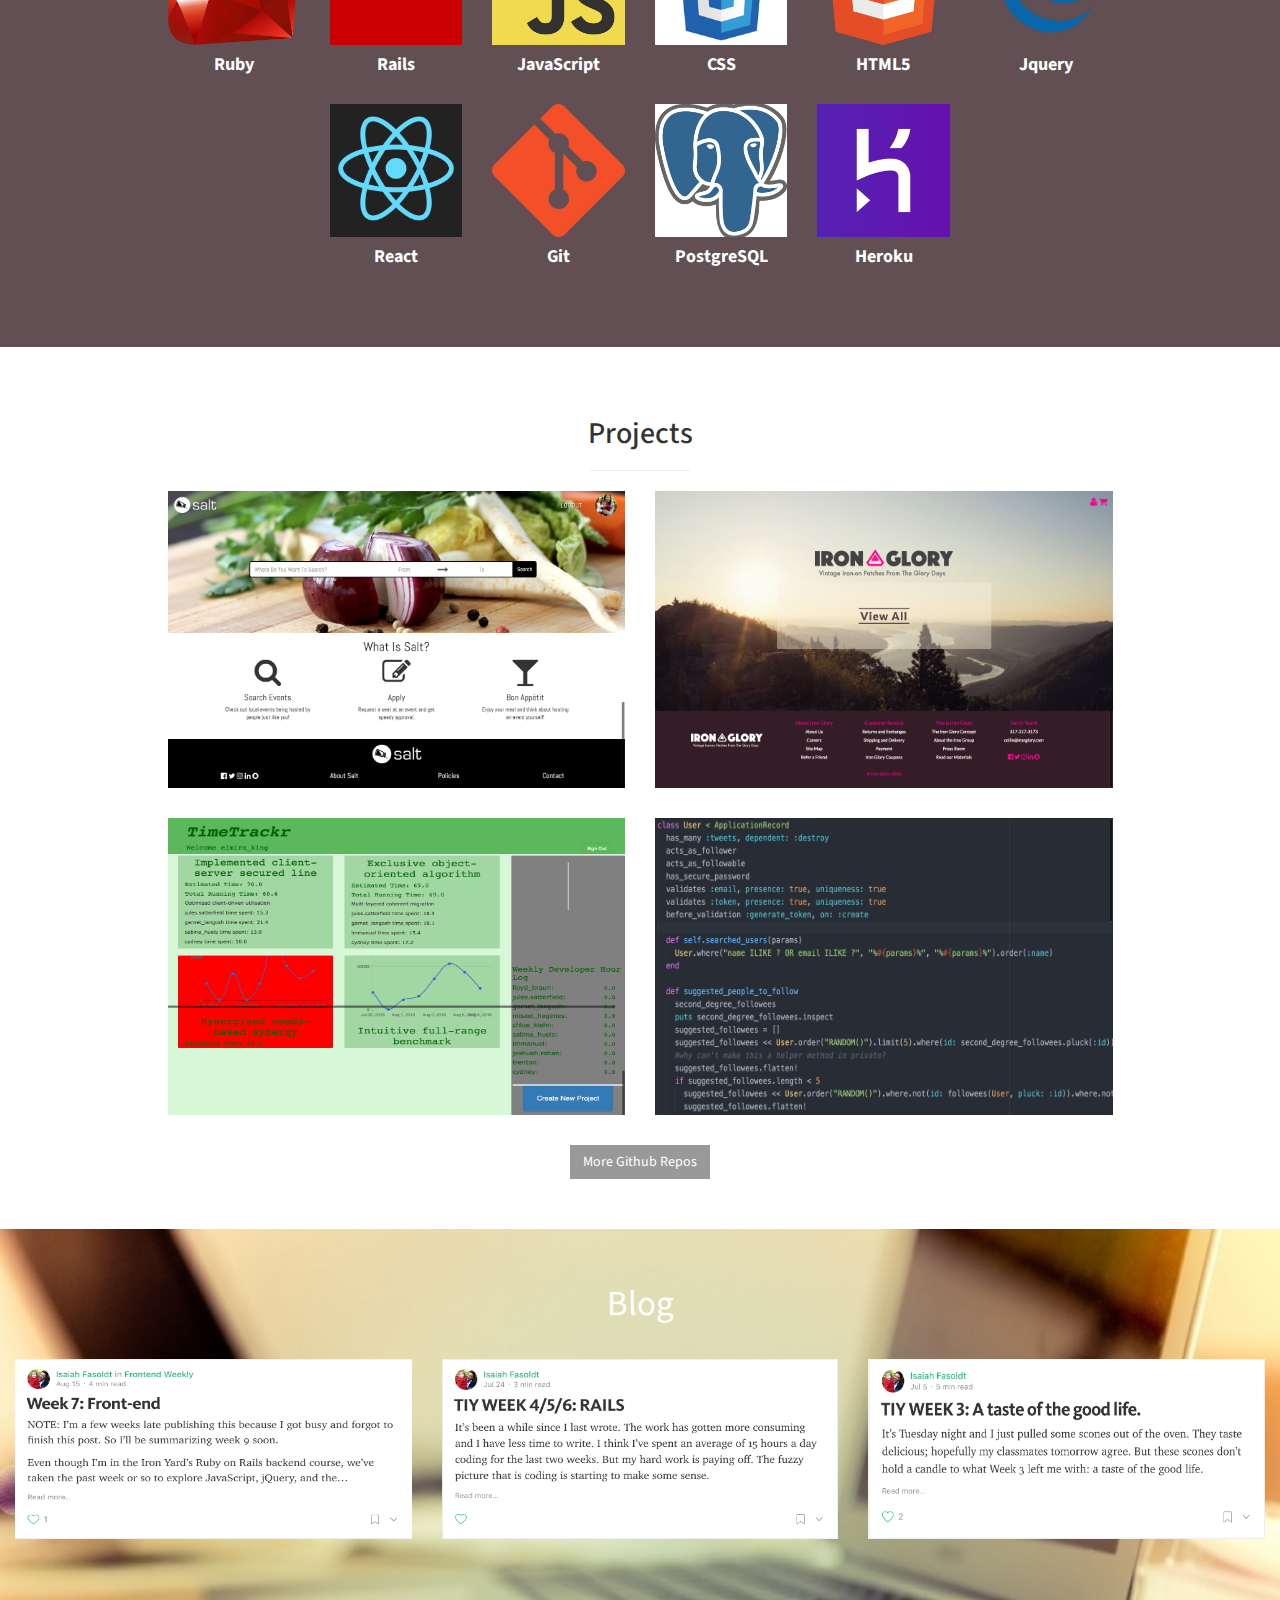
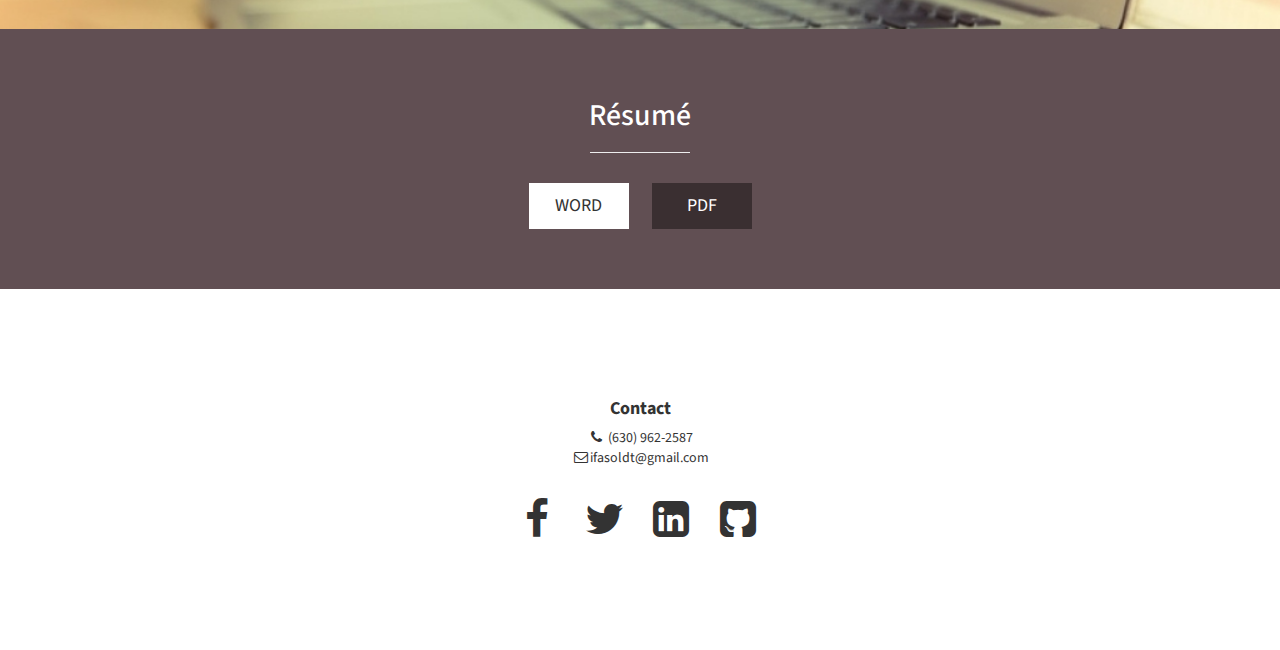
==== commit 64f65c48: "buttons work better on mobile" ====
--- a/index.html
+++ b/index.html
@@ -248,7 +248,6 @@
                                  <h2>Iron Glory</h2>
                                  <h4 class="text-left overlay-text">Iron Glory an e-commerce page for vintage iron-on patches, built for a class project in four days by five Iron Yard students</h4>
                                  <h4 class="text-left overlay-text">It blends a Rails API back-end with JavaScript/React Front End </h4>
-                                 <a class="info" href="#">Website</a>
                                  <a class="info" href="https://github.com/smithambera/w9_ecommercePage_ironGlory">Github Repo</a>
                               </div>
                           </div>
--- a/css/stylish-portfolio.css
+++ b/css/stylish-portfolio.css
@@ -441,6 +441,12 @@
 padding:7px 14px;
 }
 
+@media (max-width: 500px) {
+  .hovereffect a.info {
+    margin: 0 10px 0
+  }
+}
+
 .hovereffect a.info:hover {
 box-shadow:0 0 5px #fff;
 }
@@ -548,3 +554,7 @@
     -ms-flex-direction: column;
     flex-direction: column;
 }
+
+.bg-primary{
+  background-color: #614F53;
+}
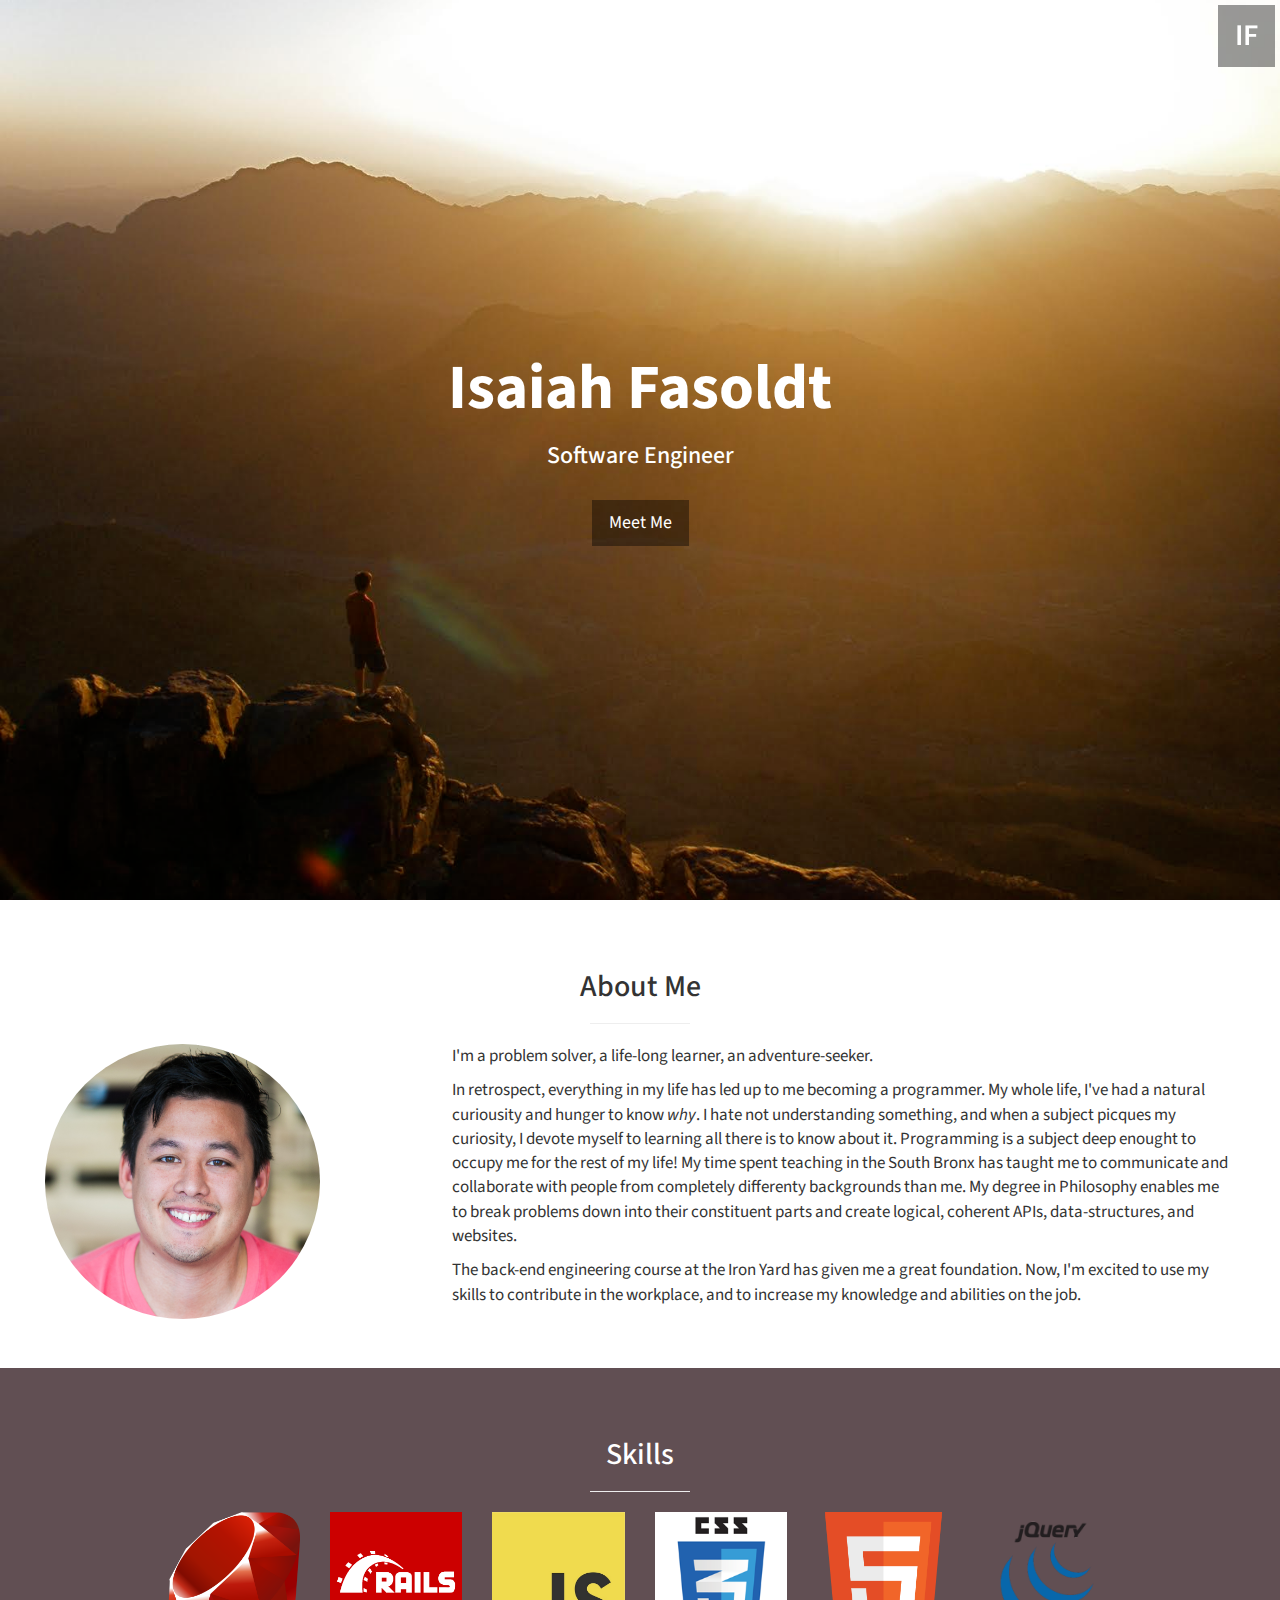
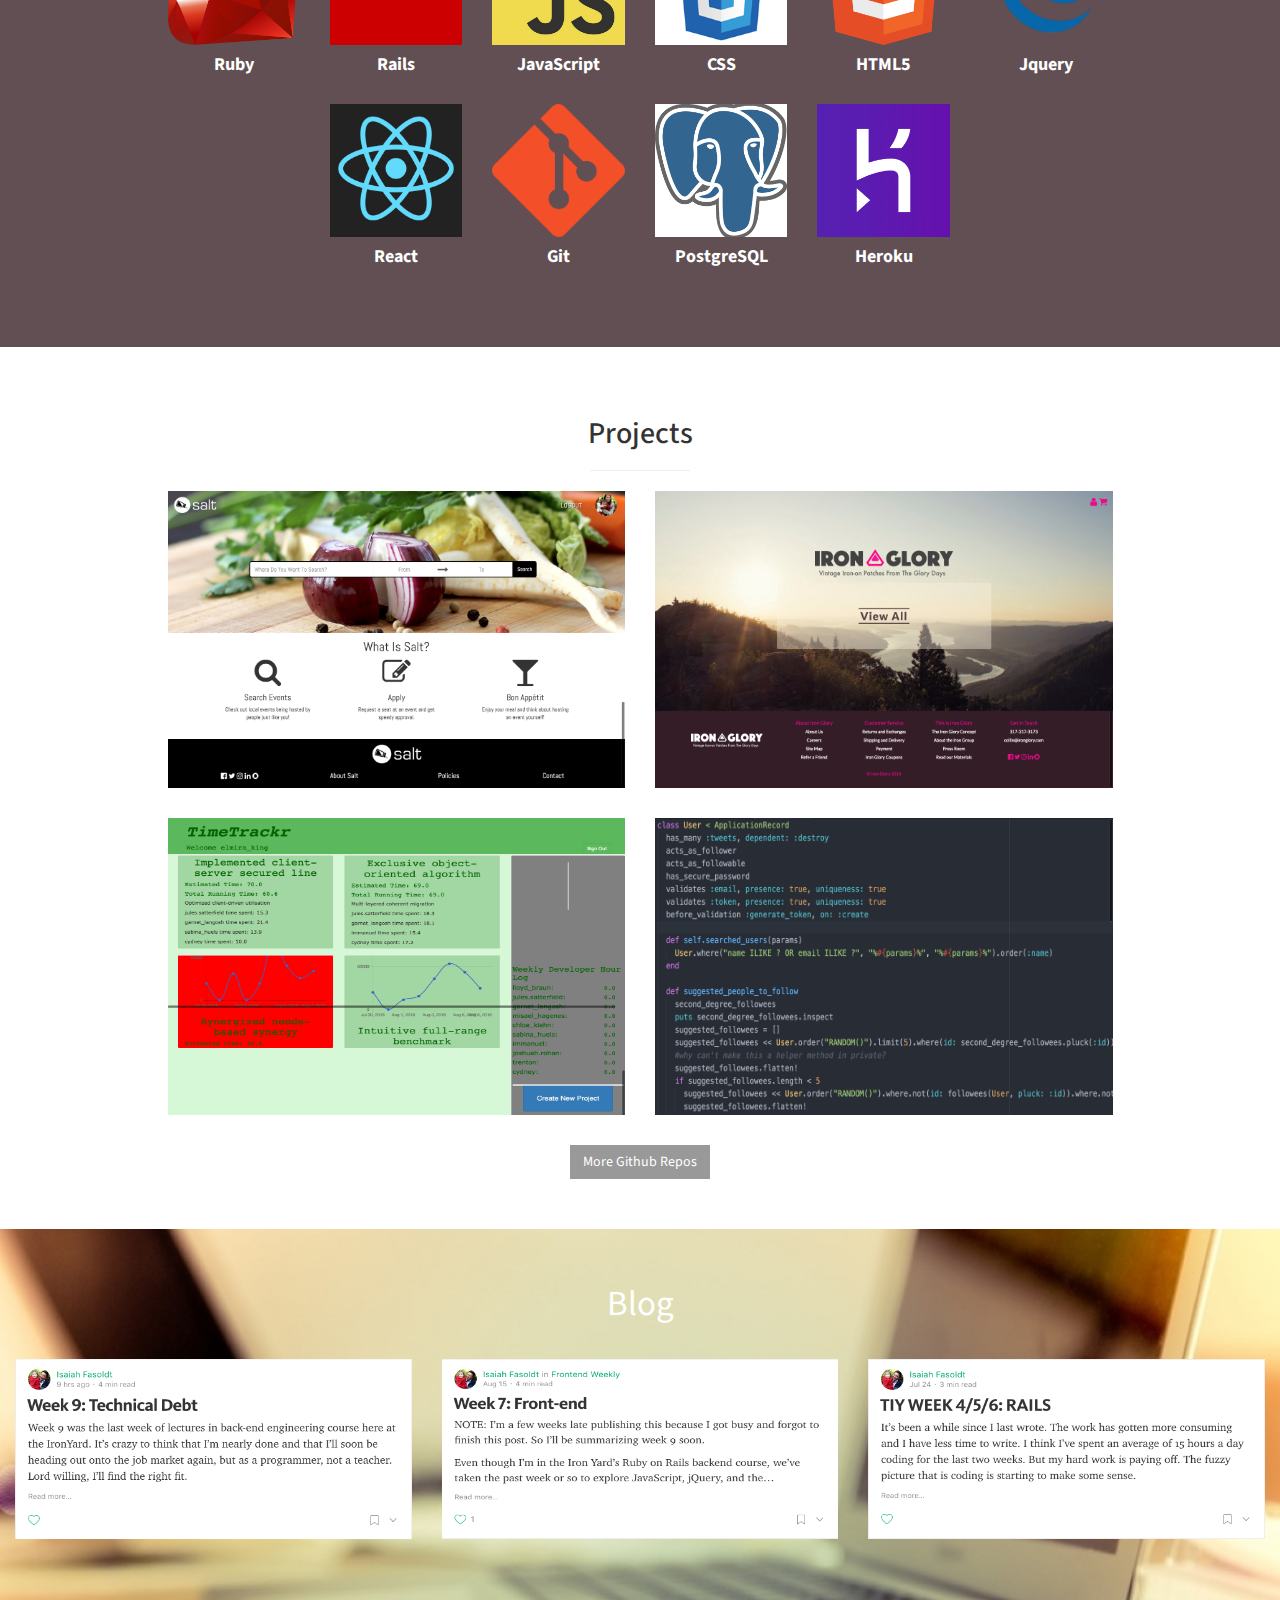
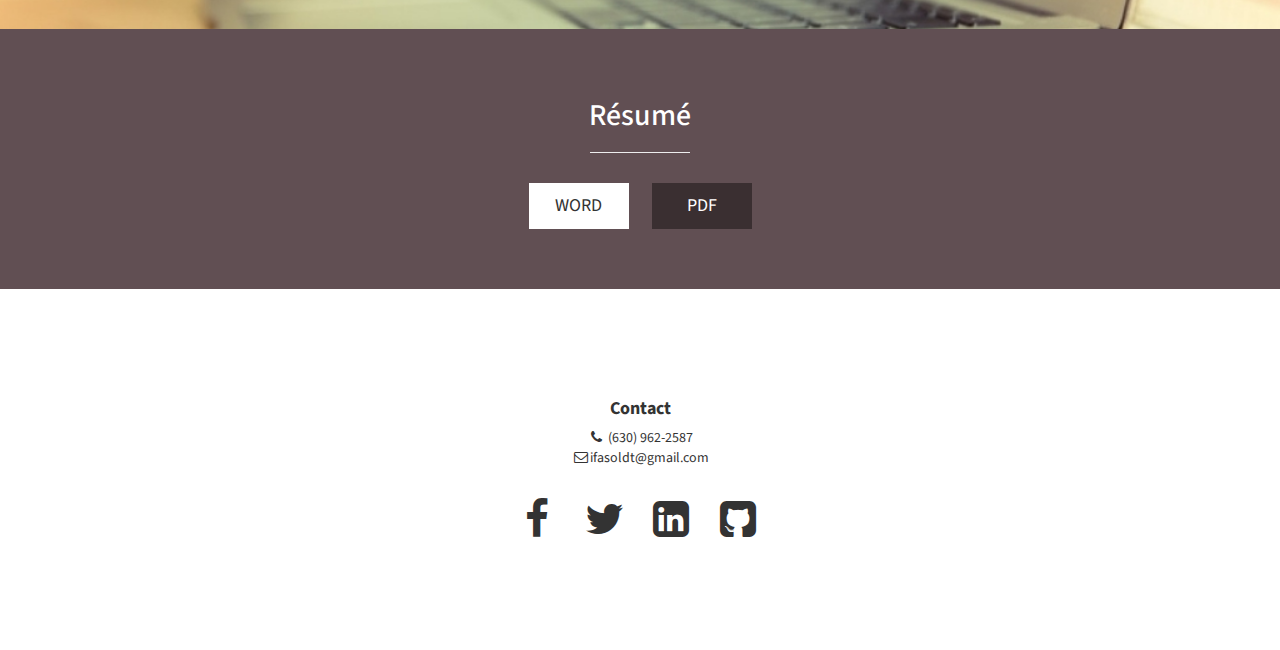
==== commit 4caf2cd5: "new blog post" ====
--- a/index.html
+++ b/index.html
@@ -292,17 +292,17 @@
         </div>
         <div class="col-md-4 col-md-offset-0 col-sm-6 col-sm-offset-3 col-xs-10 col-xs-offset-1">
           <div class="blog-item">
+          <a href="https://medium.com/@ifasoldt/week-9-technical-debt-62a87158d4f#.ank9cjr05"><img class="img-responsive img-blog" src="img/week9.png" alt=""></a>
+          </div>
+        </div>
+        <div class="col-md-4 col-md-offset-0 col-sm-6 col-sm-offset-3 col-xs-10 col-xs-offset-1">
+          <div class="blog-item">
           <a href="https://medium.com/front-end-hacking/week-7-front-end-5d6b5d41c7a9#.y6wggjaqp"><img class="img-responsive img-blog" src="img/week7.png" alt=""></a>
           </div>
         </div>
         <div class="col-md-4 col-md-offset-0 col-sm-6 col-sm-offset-3 col-xs-10 col-xs-offset-1">
           <div class="blog-item">
           <a href="https://medium.com/@ifasoldt/tiy-week-4-5-6-rails-79aec34e7d08#.t9t50z99w"><img class="img-responsive img-blog" src="img/week6.png" alt=""></a>
-          </div>
-        </div>
-        <div class="col-md-4 col-md-offset-0 col-sm-6 col-sm-offset-3 col-xs-10 col-xs-offset-1 last-blog">
-          <div class="blog-item">
-          <a href="https://medium.com/@ifasoldt/tiy-week-3-a-taste-of-the-good-life-4a63944ae2e2#.6kayj2cew"><img class="img-responsive img-blog" src="img/week3.png" alt=""></a>
           </div>
         </div>
     </aside>
--- a/css/stylish-portfolio.css
+++ b/css/stylish-portfolio.css
@@ -443,7 +443,22 @@
 
 @media (max-width: 500px) {
   .hovereffect a.info {
-    margin: 0 10px 0
+    margin: 10px 10px 0
+  }
+}
+
+@media (max-width: 500px) {
+  .overlay-text {
+    margin: 0 10px 0;
+    font-size: 18px;
+  }
+}
+
+
+@media (max-width: 375px) {
+  .overlay-text {
+    margin: 0 5px 0;
+    font-size: 13px;
   }
 }
 
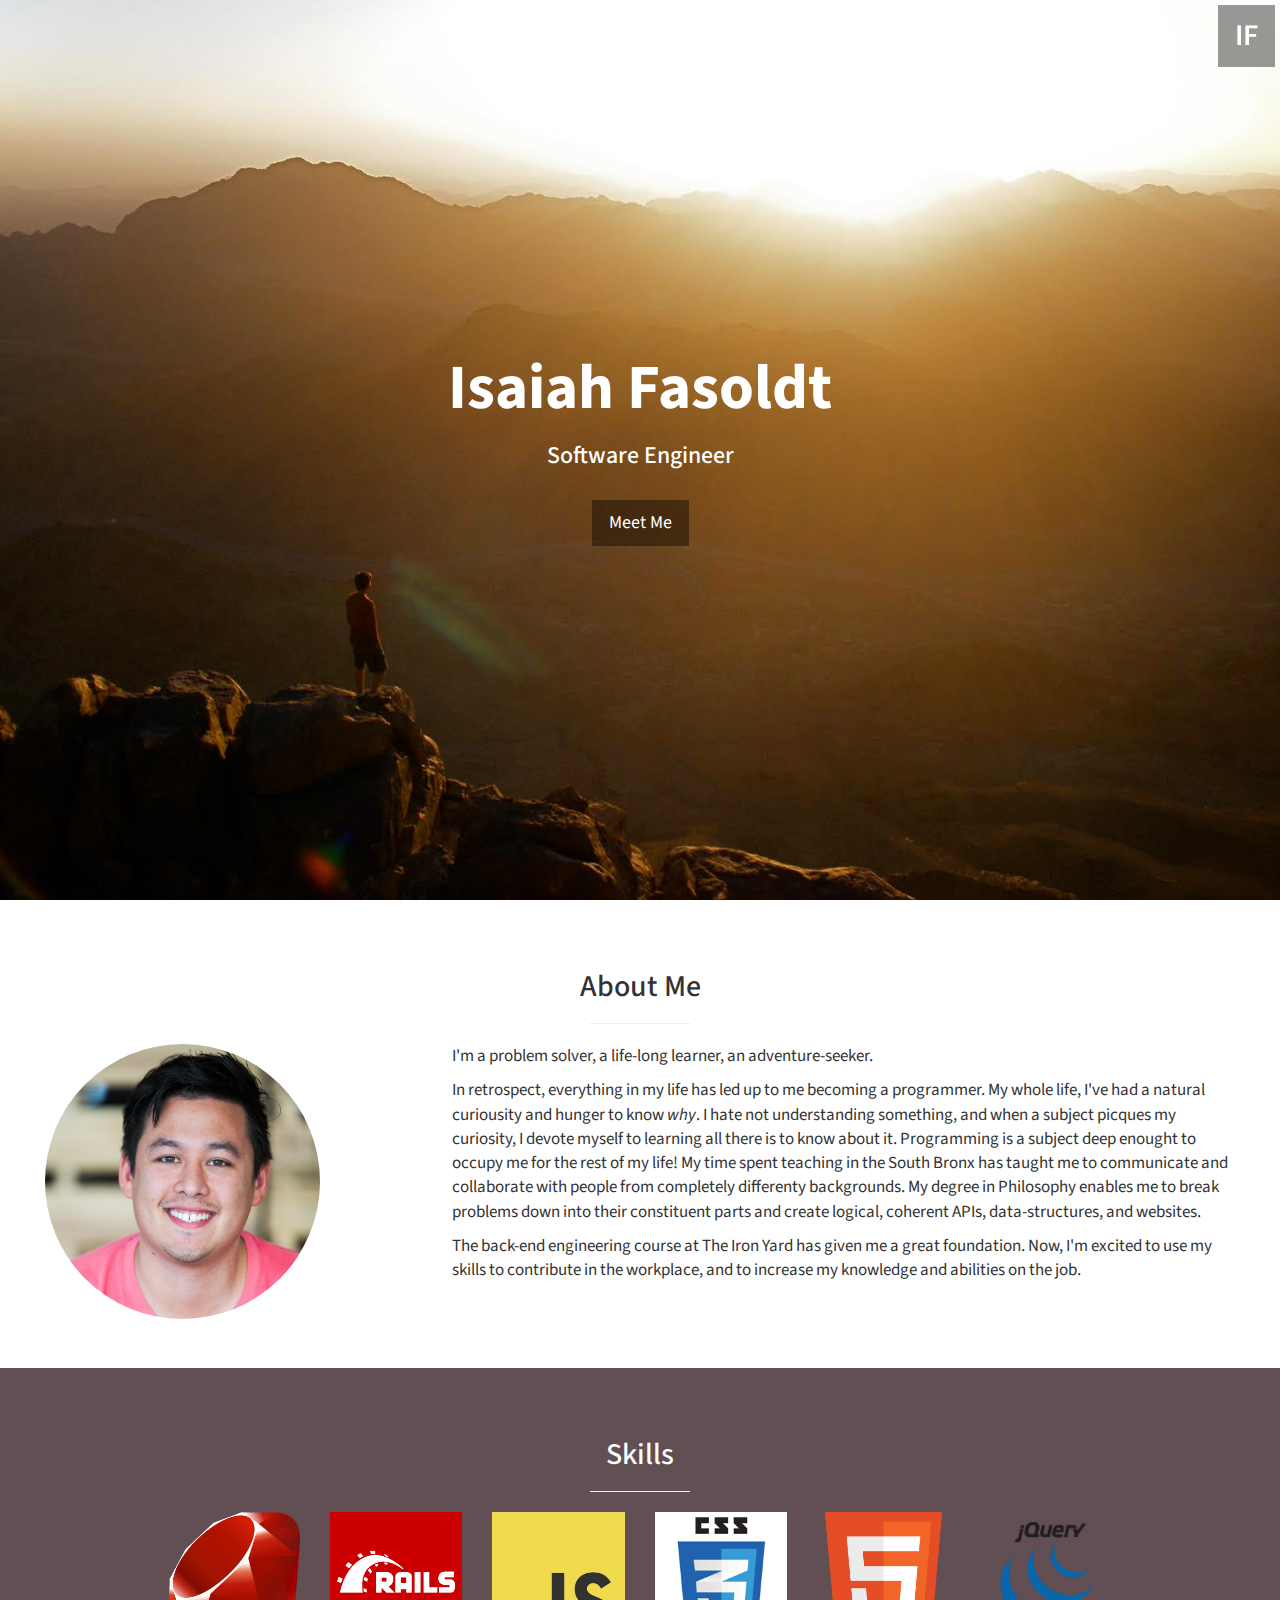
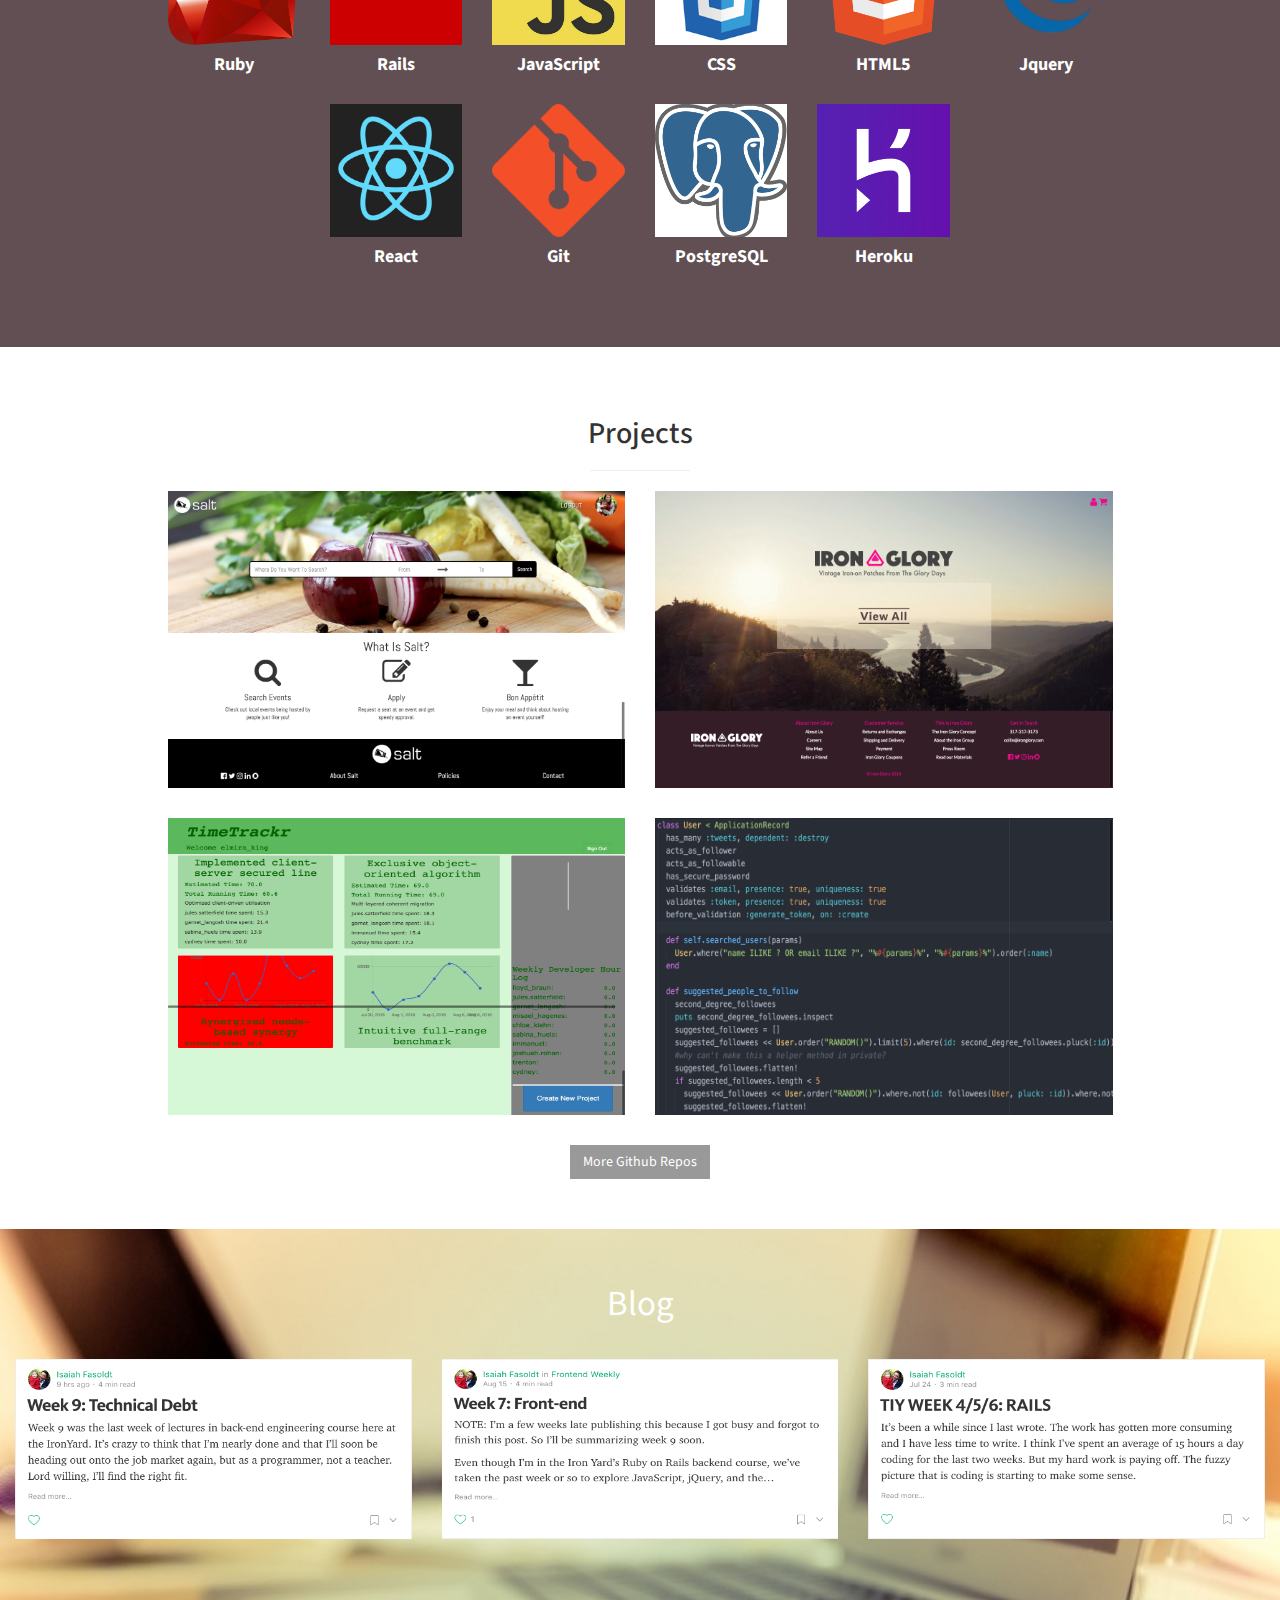
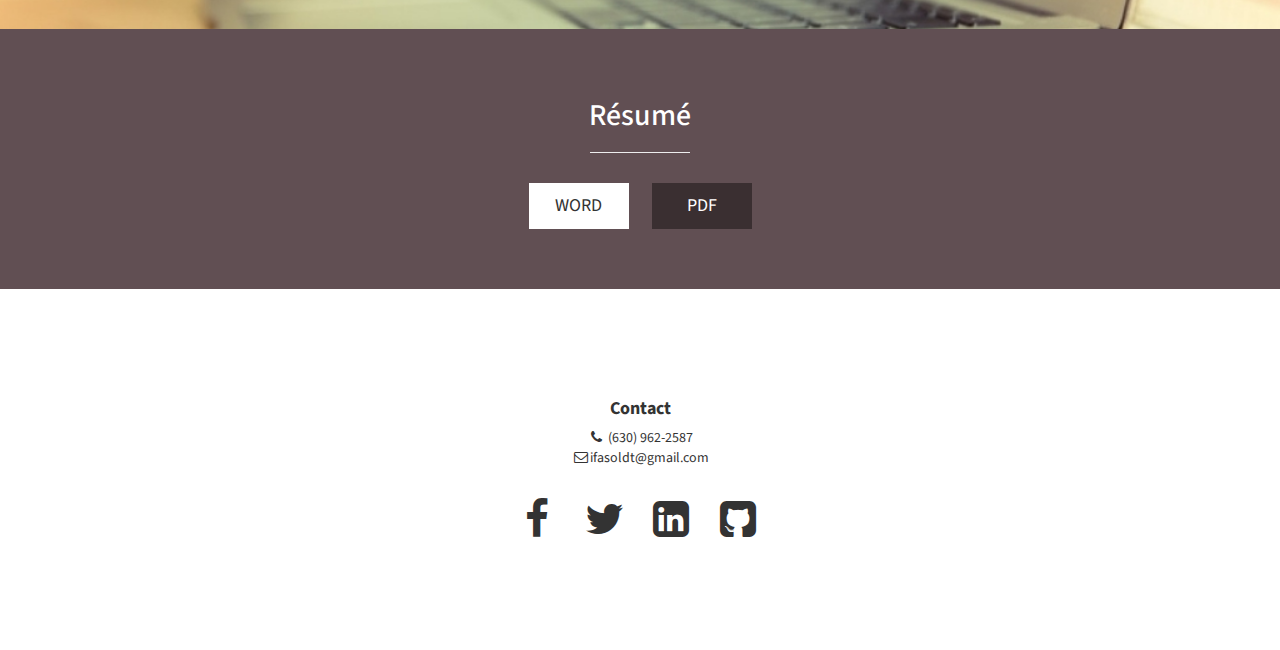
==== commit e8d47cb4: "new blog post" ====
--- a/index.html
+++ b/index.html
@@ -86,13 +86,13 @@
                     I'm a problem solver, a life-long learner, an adventure-seeker.
                   </p>
                   <p class="bio-text">
-                    In retrospect, everything in my life has led up to me becoming a programmer. My whole life, I've had a natural curiousity and hunger to know <i>why</i>. I hate not understanding something, and when a subject picques my curiosity, I devote myself to learning all there is to know about it. Programming is a subject deep enought to occupy me for the rest of my life! My time spent teaching in the South Bronx has taught me to communicate and collaborate with people from completely differenty backgrounds than me. My degree in Philosophy enables me to break problems down into their constituent parts and create logical, coherent APIs, data-structures, and websites.
+                    In retrospect, everything in my life has led up to me becoming a programmer. My whole life, I've had a natural curiousity and hunger to know <i>why</i>. I hate not understanding something, and when a subject picques my curiosity, I devote myself to learning all there is to know about it. Programming is a subject deep enought to occupy me for the rest of my life! My time spent teaching in the South Bronx has taught me to communicate and collaborate with people from completely differenty backgrounds. My degree in Philosophy enables me to break problems down into their constituent parts and create logical, coherent APIs, data-structures, and websites.
                   </p>
                   <!-- <p class="bio-text">
                     I took a bit of a winding road to software engineering. After graduating in 2011 with a degree in Philosophy, I immediately started teaching the humanities at a high-school in the South Bronx. There, I learned to love, collaborate with, and manage people who came from completely different backgrounds than me. In 2016, I began to teach myself Ruby in my spare time, and immediately fell in love. Like education, it offered a way to tangibly impact the world. It mapped much better than education to my analytical skills and background in philosophy. I left education and enrolled in the back-end Engineering
                   </p> -->
                   <p class="bio-text">
-                    The back-end engineering course at the Iron Yard has given me a great foundation. Now, I'm excited to use my skills to contribute in the workplace, and to increase my knowledge and abilities on the job.
+                    The back-end engineering course at The Iron Yard has given me a great foundation. Now, I'm excited to use my skills to contribute in the workplace, and to increase my knowledge and abilities on the job.
                   </p>
                 </div>
 
--- a/css/stylish-portfolio.css
+++ b/css/stylish-portfolio.css
@@ -471,8 +471,17 @@
 -webkit-transform:scale(1.2);
 transform:scale(1.2);
 }
+.hovereffect:focus img {
+-ms-transform:scale(1.2);
+-webkit-transform:scale(1.2);
+transform:scale(1.2);
+}
 
 .hovereffect:hover .overlay {
+opacity:1;
+filter:alpha(opacity=100);
+}
+.hovereffect:focus .overlay {
 opacity:1;
 filter:alpha(opacity=100);
 }
@@ -485,7 +494,20 @@
 transform:translatey(0);
 }
 
+.hovereffect:focus h2,.hovereffect:focus a.info {
+opacity:1;
+filter:alpha(opacity=100);
+-ms-transform:translatey(0);
+-webkit-transform:translatey(0);
+transform:translatey(0);
+}
+
 .hovereffect:hover a.info {
+-webkit-transition-delay:.2s;
+transition-delay:.2s;
+}
+
+.hovereffect:focus a.info {
 -webkit-transition-delay:.2s;
 transition-delay:.2s;
 }
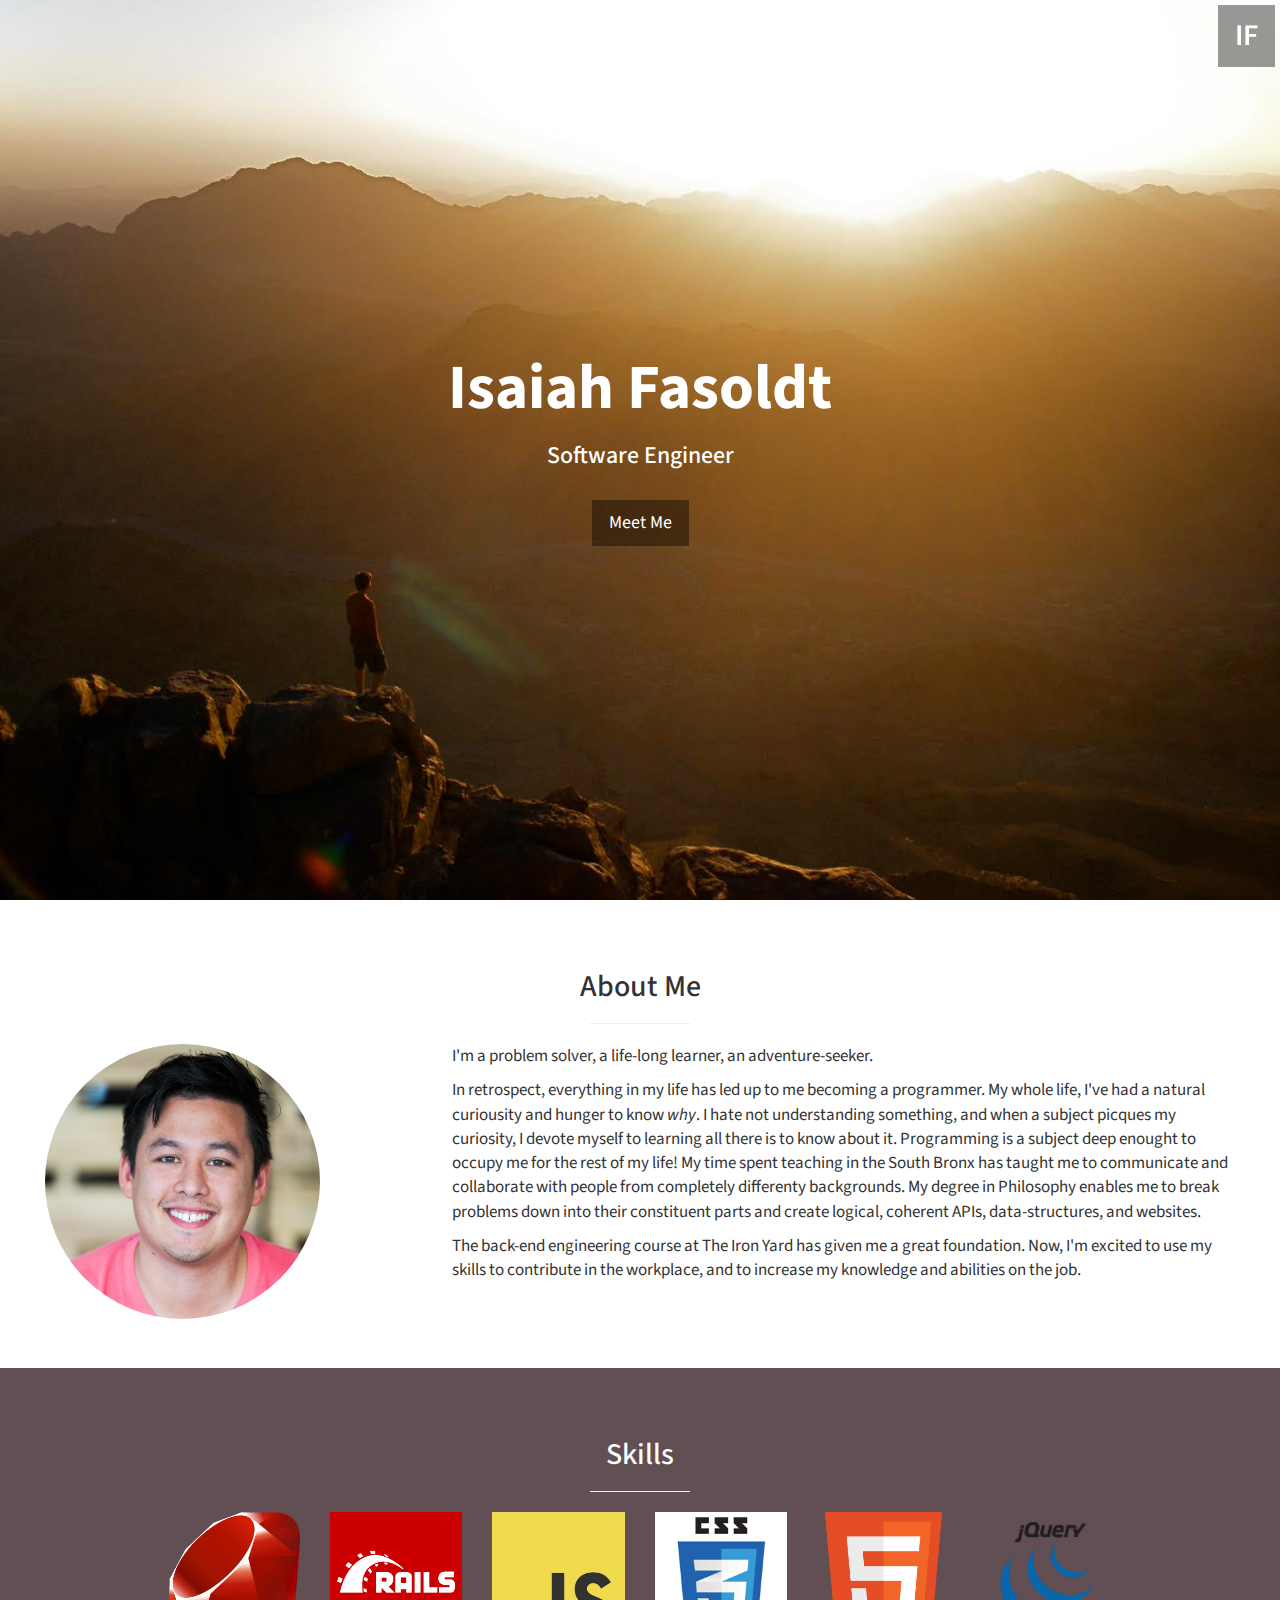
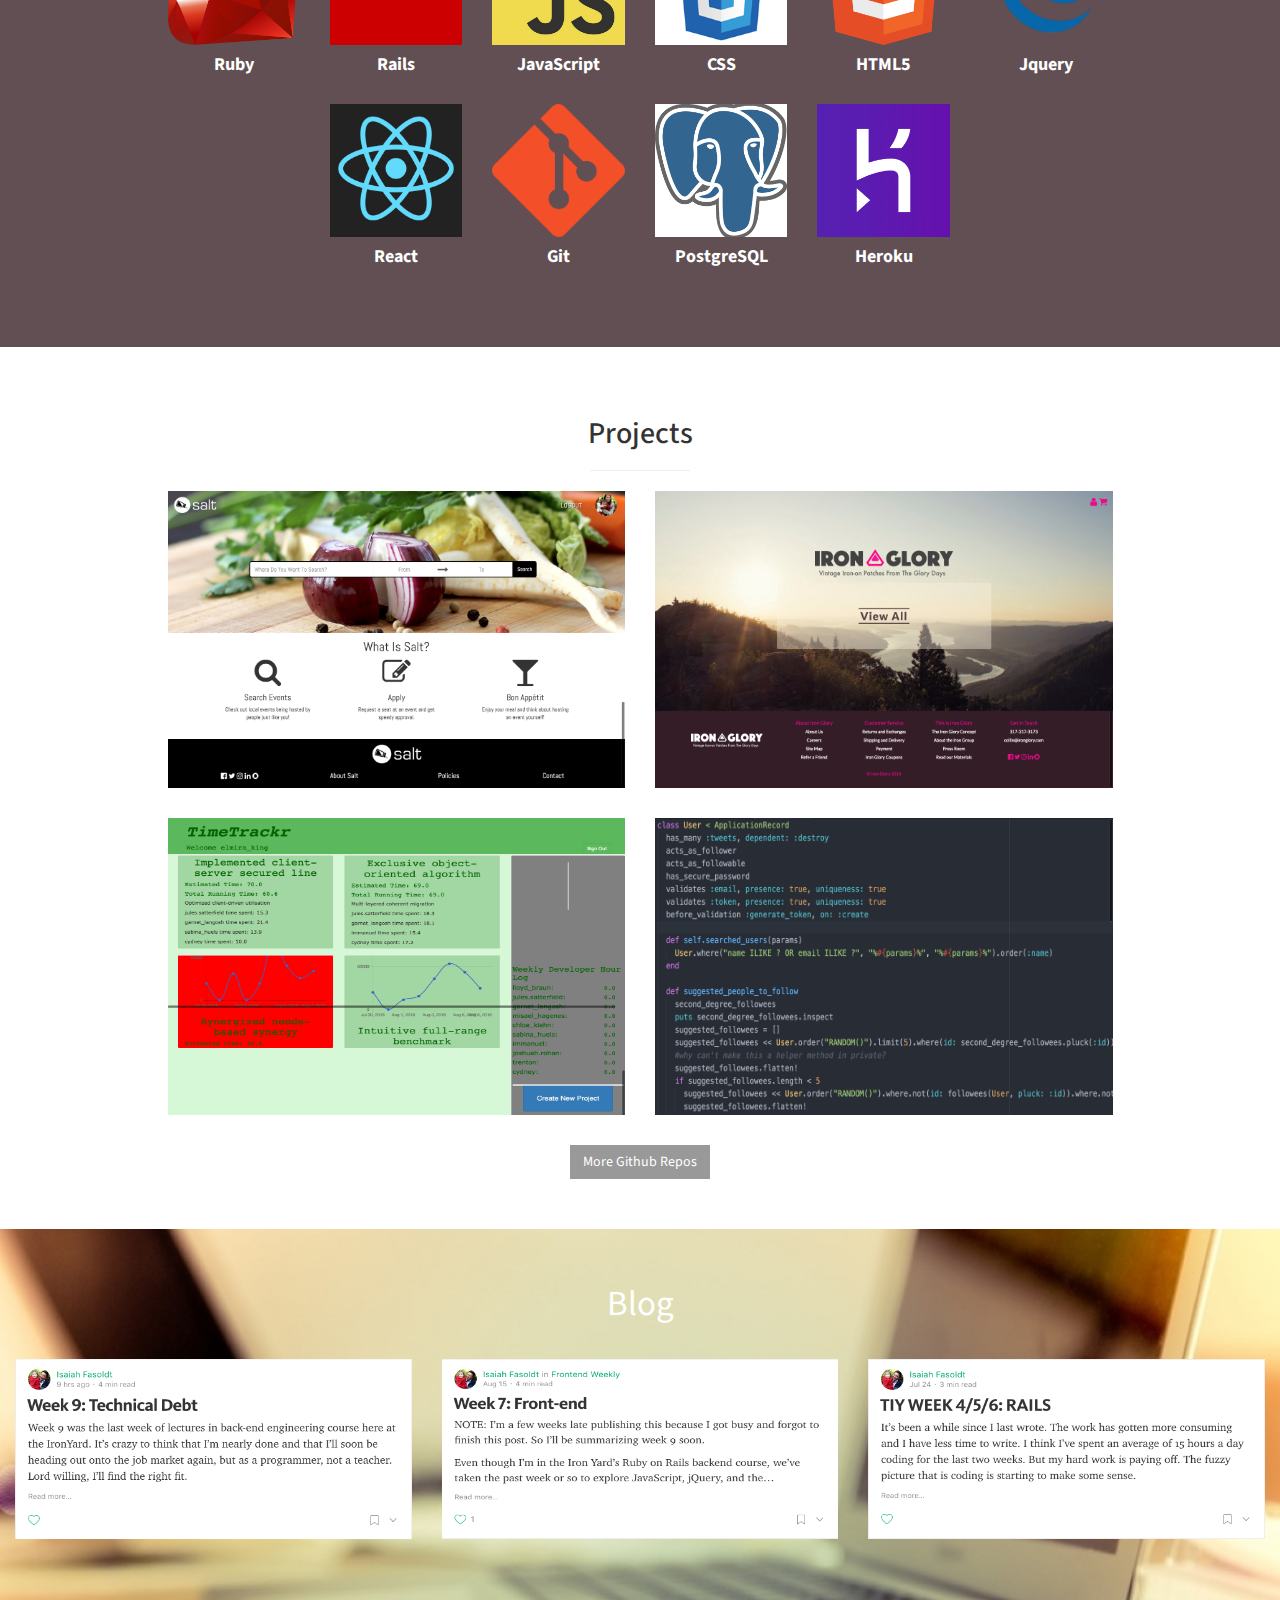
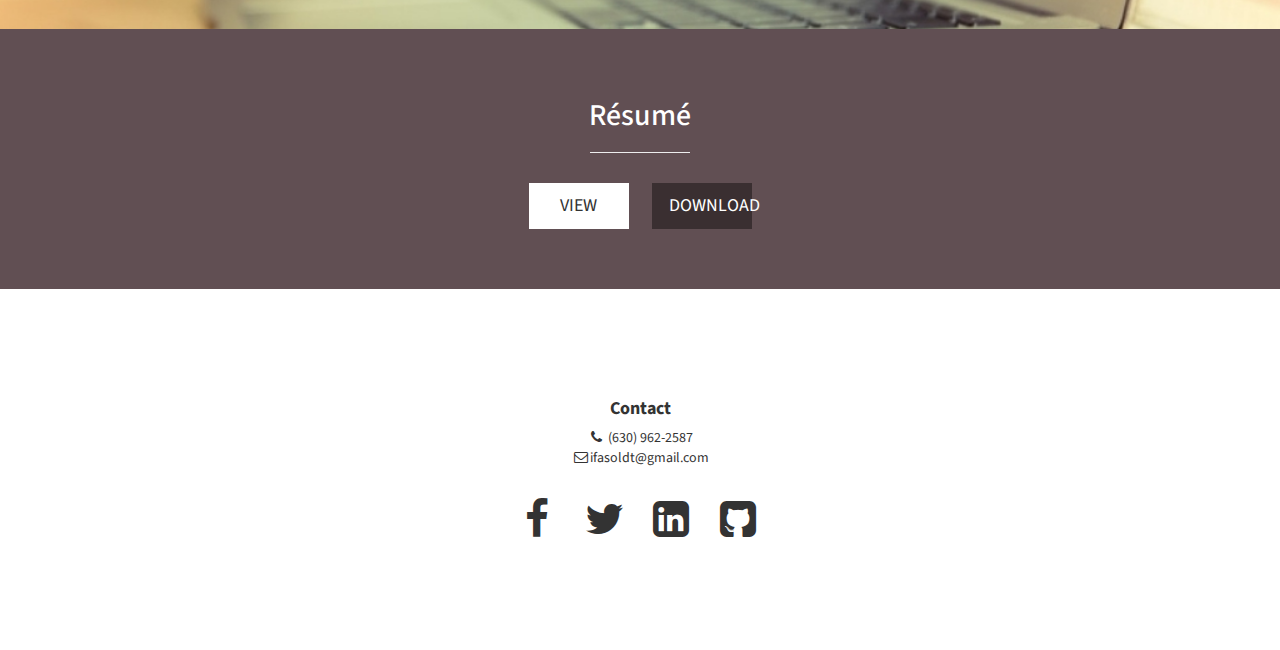
==== commit f59e6386: "links open in page, only pdf resume" ====
--- a/index.html
+++ b/index.html
@@ -230,53 +230,53 @@
                     <hr class="small">
                     <div class="row">
                         <div class="col-md-6">
-                          <div class="hovereffect portfolio-item">
+                          <div class="hovereffect portfolio-item" onclick="void(0)">
                               <img class="img-responsive img-portfolio" src="img/Salt.png" alt="">
                               <div class="overlay">
                                  <h2>SALT</h2>
                                  <h4 class="text-left overlay-text">Salt is a community-building app that connects strangers for home-cooked meals. </h4>
                                  <h4 class="text-left overlay-text">A RESTful Rails app, Salt heavily integrates React.js, native JavaScript, and Google APIs. </h4>
-                                 <a class="info" href="http://www.salt-up.com">Website</a>
-                                 <a class="info" href="https://github.com/ifasoldt/Salt">Github Repo</a>
+                                 <a target="_blank" class="info" href="http://www.salt-up.com">Website</a>
+                                 <a target="_blank" class="info" href="https://github.com/ifasoldt/Salt">Github Repo</a>
                               </div>
                           </div>
                         </div>
                         <div class="col-md-6">
-                          <div class="hovereffect portfolio-item">
+                          <div class="hovereffect portfolio-item" onclick="void(0)">
                               <img class="img-responsive img-portfolio" src="img/Iron_Glory.png" alt="">
                               <div class="overlay">
                                  <h2>Iron Glory</h2>
                                  <h4 class="text-left overlay-text">Iron Glory an e-commerce page for vintage iron-on patches, built for a class project in four days by five Iron Yard students</h4>
                                  <h4 class="text-left overlay-text">It blends a Rails API back-end with JavaScript/React Front End </h4>
-                                 <a class="info" href="https://github.com/smithambera/w9_ecommercePage_ironGlory">Github Repo</a>
+                                 <a target="_blank" class="info" href="https://github.com/smithambera/w9_ecommercePage_ironGlory">Github Repo</a>
                               </div>
                           </div>
                         </div>
                         <div class="col-md-6">
-                          <div class="hovereffect portfolio-item">
+                          <div class="hovereffect portfolio-item" onclick="void(0)">
                               <img class="img-responsive img-portfolio" src="img/TimeTrackr.png" alt="">
                               <div class="overlay">
                                  <h2>TimeTrackr</h2>
                                  <h4 class="text-left overlay-text">An app that makes logging and keeping track of billable hours easy.</h4>
                                  <h4 class="text-left overlay-text">A 4 person group project built in Rails with touches of JS.</h4>
-                                 <a class="info" href="https://calm-harbor-74411.herokuapp.com/">Website</a>
-                                 <a class="info" href="https://github.com/tiy-indy-bee-ror-june16/TimeTrackr">Github Repo</a>
+                                 <a target="_blank" class="info" href="https://calm-harbor-74411.herokuapp.com/">Website</a>
+                                 <a target="_blank" class="info" href="https://github.com/tiy-indy-bee-ror-june16/TimeTrackr">Github Repo</a>
                               </div>
                           </div>
                         </div>
                         <div class="col-md-6">
-                          <div class="hovereffect portfolio-item">
+                          <div class="hovereffect portfolio-item" onclick="void(0)">
                               <img class="img-responsive img-portfolio" src="img/ChirpSS.png" alt="">
                               <div class="overlay">
                                  <h2>Chirp</h2>
                                  <h4 class="text-left overlay-text">A Twitter Clone API in Rails</h4>
-                                 <a class="info" id="Chirp-btn" href="https://github.com/ifasoldt/ChirpTwitterClone">Github Repo</a>
+                                 <a target="_blank" class="info" id="Chirp-btn" href="https://github.com/ifasoldt/ChirpTwitterClone">Github Repo</a>
                               </div>
                           </div>
                         </div>
                     </div>
                     <!-- /.row (nested) -->
-                    <a href="https://github.com/ifasoldt?tab=repositories" class="btn btn-dark">More Github Repos</a>
+                    <a target="_blank" href="https://github.com/ifasoldt?tab=repositories" class="btn btn-dark">More Github Repos</a>
                 </div>
                 <!-- /.col-lg-10 -->
             </div>
@@ -288,21 +288,21 @@
     <!-- Callout -->
     <aside id="blog" class="callout is-flex">
         <div id="blog-title" class="blog-title-text col-xs-12 cl-effect-1">
-            <a href="https://medium.com/@ifasoldt" >Blog</a>
+            <a target="_blank" href="https://medium.com/@ifasoldt" >Blog</a>
         </div>
         <div class="col-md-4 col-md-offset-0 col-sm-6 col-sm-offset-3 col-xs-10 col-xs-offset-1">
           <div class="blog-item">
-          <a href="https://medium.com/@ifasoldt/week-9-technical-debt-62a87158d4f#.ank9cjr05"><img class="img-responsive img-blog" src="img/week9.png" alt=""></a>
+          <a target="_blank" href="https://medium.com/@ifasoldt/week-9-technical-debt-62a87158d4f#.ank9cjr05"><img class="img-responsive img-blog" src="img/week9.png" alt=""></a>
           </div>
         </div>
         <div class="col-md-4 col-md-offset-0 col-sm-6 col-sm-offset-3 col-xs-10 col-xs-offset-1">
           <div class="blog-item">
-          <a href="https://medium.com/front-end-hacking/week-7-front-end-5d6b5d41c7a9#.y6wggjaqp"><img class="img-responsive img-blog" src="img/week7.png" alt=""></a>
+          <a target="_blank" href="https://medium.com/front-end-hacking/week-7-front-end-5d6b5d41c7a9#.y6wggjaqp"><img class="img-responsive img-blog" src="img/week7.png" alt=""></a>
           </div>
         </div>
         <div class="col-md-4 col-md-offset-0 col-sm-6 col-sm-offset-3 col-xs-10 col-xs-offset-1">
           <div class="blog-item">
-          <a href="https://medium.com/@ifasoldt/tiy-week-4-5-6-rails-79aec34e7d08#.t9t50z99w"><img class="img-responsive img-blog" src="img/week6.png" alt=""></a>
+          <a target="_blank" href="https://medium.com/@ifasoldt/tiy-week-4-5-6-rails-79aec34e7d08#.t9t50z99w"><img class="img-responsive img-blog" src="img/week6.png" alt=""></a>
           </div>
         </div>
     </aside>
@@ -314,8 +314,8 @@
                 <div class="col-lg-12 text-center">
                     <h2>Résumé</h2>
                     <hr class="small">
-                    <a href="Resume/Resume.doc" class="btn btn-lg btn-light btn-resume" download="Isaiah Fasoldt's Résumé">WORD</a>
-                    <a href="Resume/Resume.pdf" class="btn btn-lg btn-dark btn-resume" download="Isaiah Fasoldt's Résumé">PDF</a>
+                    <a target="_blank" href="Resume/Resume.pdf" class="btn btn-lg btn-light btn-resume">VIEW</a>
+                    <a href="Resume/Resume.pdf" class="btn btn-lg btn-dark btn-resume" download="Isaiah Fasoldt's Résumé">DOWNLOAD</a>
                 </div>
             </div>
         </div>
@@ -335,16 +335,16 @@
                     <br>
                     <ul class="list-inline">
                         <li>
-                            <a href="https://www.facebook.com/isaiah.fasoldt"><i class="fa fa-facebook fa-fw fa-3x"></i></a>
+                            <a target="_blank" href="https://www.facebook.com/isaiah.fasoldt"><i class="fa fa-facebook fa-fw fa-3x"></i></a>
                         </li>
                         <li>
-                            <a href="https://twitter.com/IsaiahFasoldt"><i class="fa fa-twitter fa-fw fa-3x"></i></a>
+                            <a target="_blank" href="https://twitter.com/IsaiahFasoldt"><i class="fa fa-twitter fa-fw fa-3x"></i></a>
                         </li>
                         <li>
-                            <a href="https://www.linkedin.com/in/isaiahfasoldt"><i class="fa fa-linkedin-square fa-fw fa-3x"></i></a>
+                            <a target="_blank" href="https://www.linkedin.com/in/isaiahfasoldt"><i class="fa fa-linkedin-square fa-fw fa-3x"></i></a>
                         </li>
                         <li>
-                            <a href="https://github.com/ifasoldt"><i class="fa fa-github-square  fa-fw fa-3x"></i></a>
+                            <a target="_blank" href="https://github.com/ifasoldt"><i class="fa fa-github-square  fa-fw fa-3x"></i></a>
                         </li>
                     </ul>
                 </div>
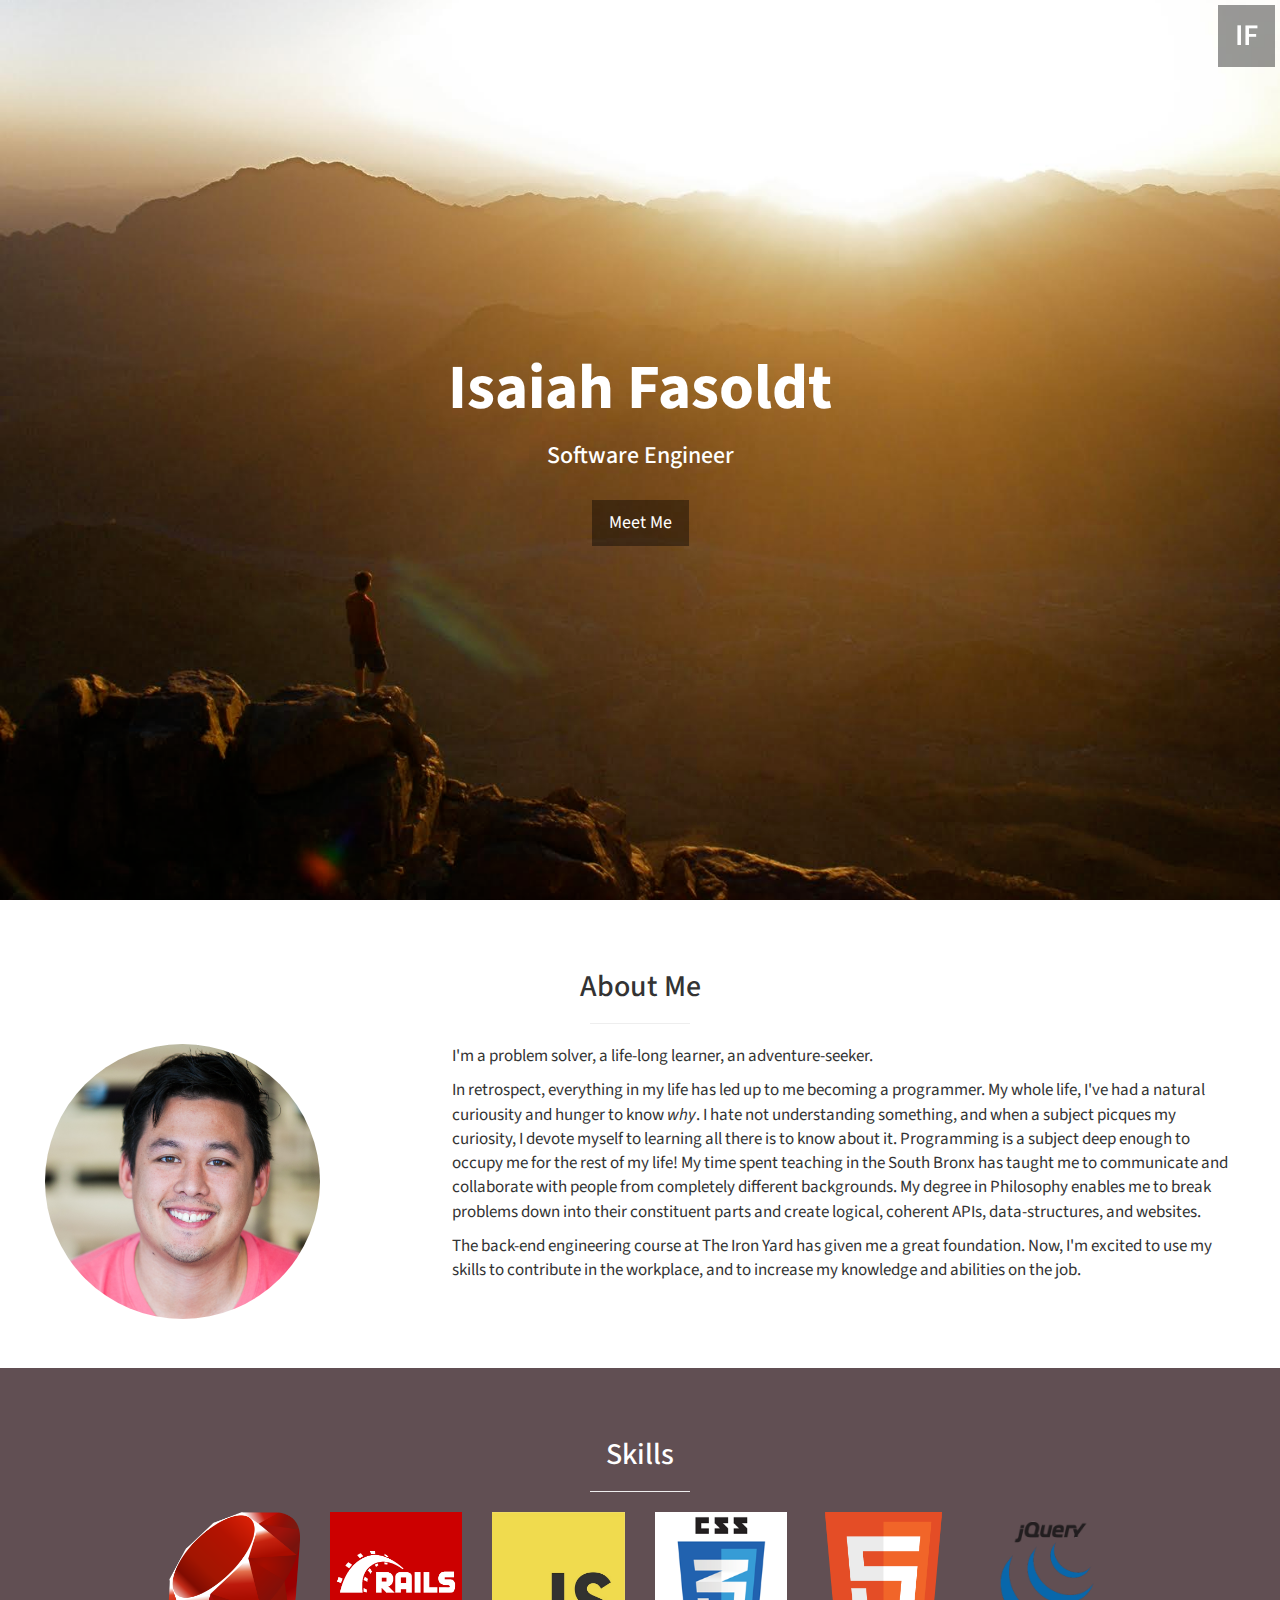
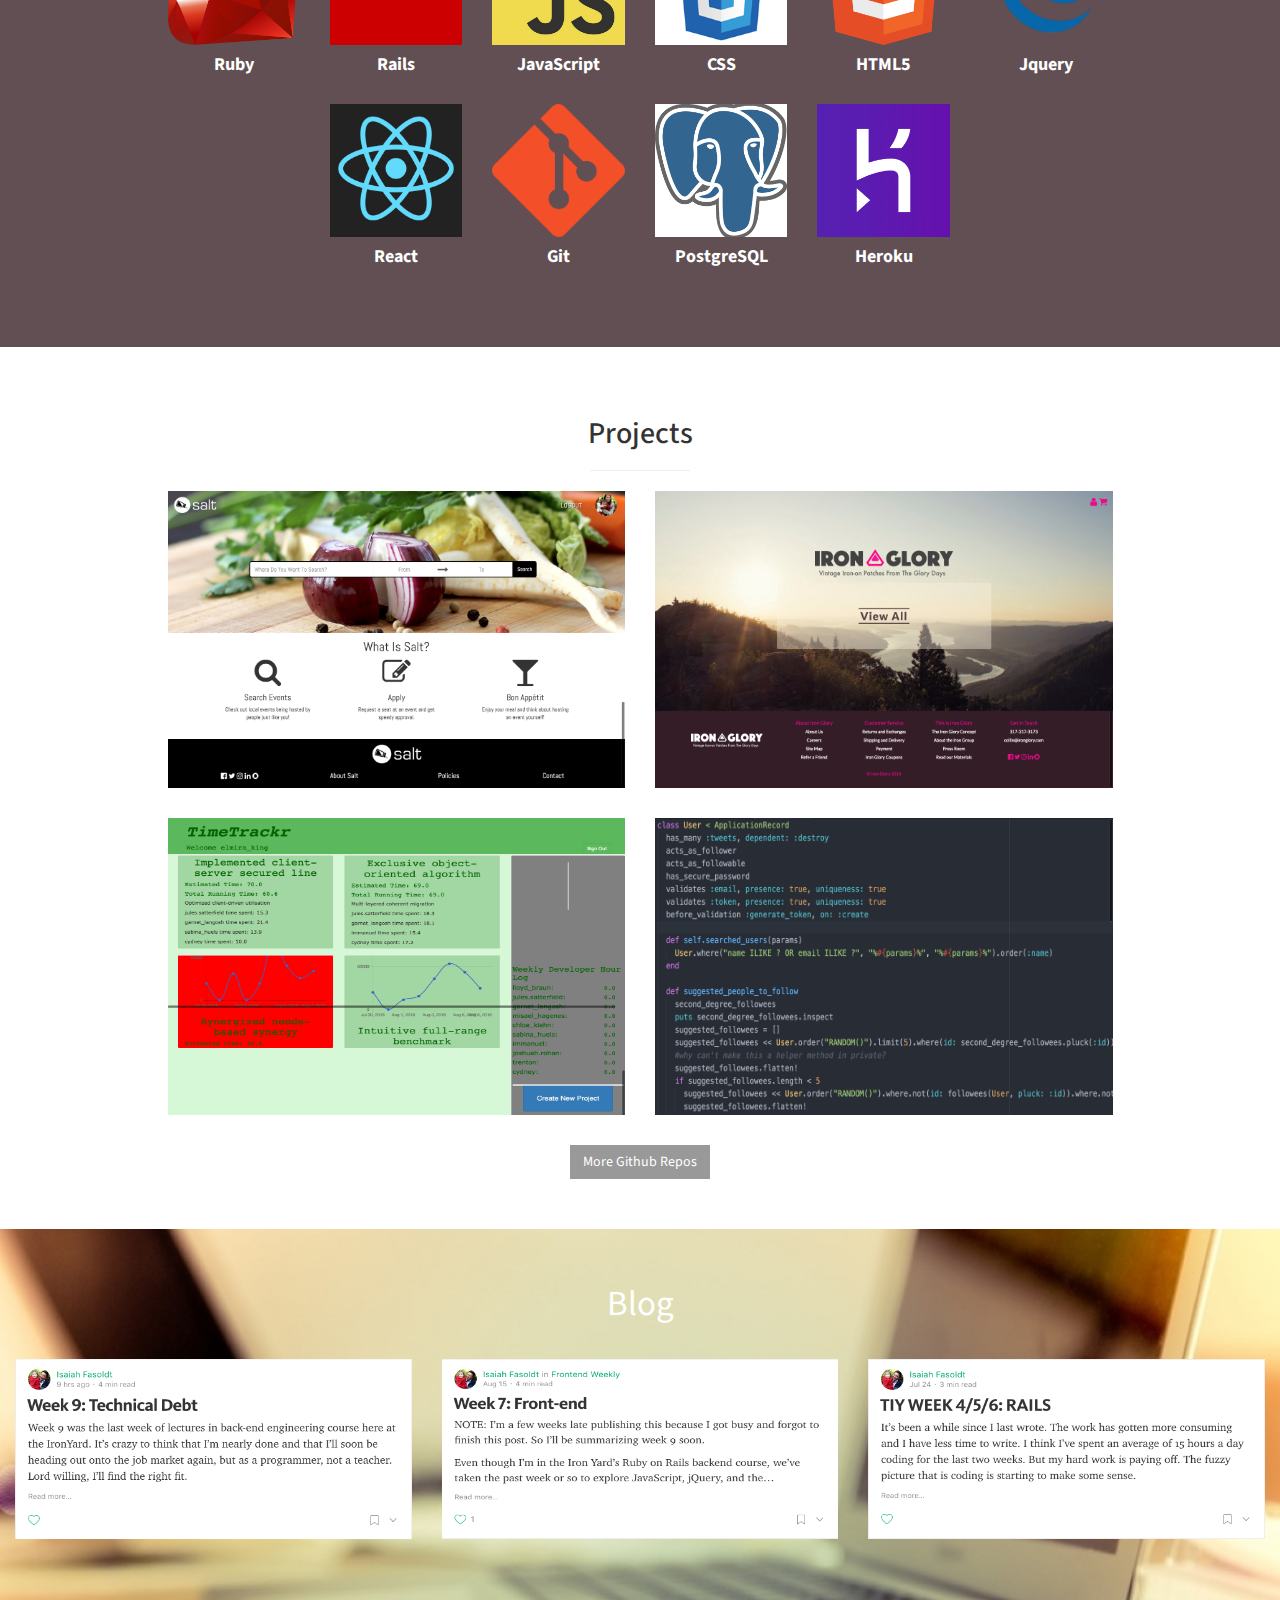
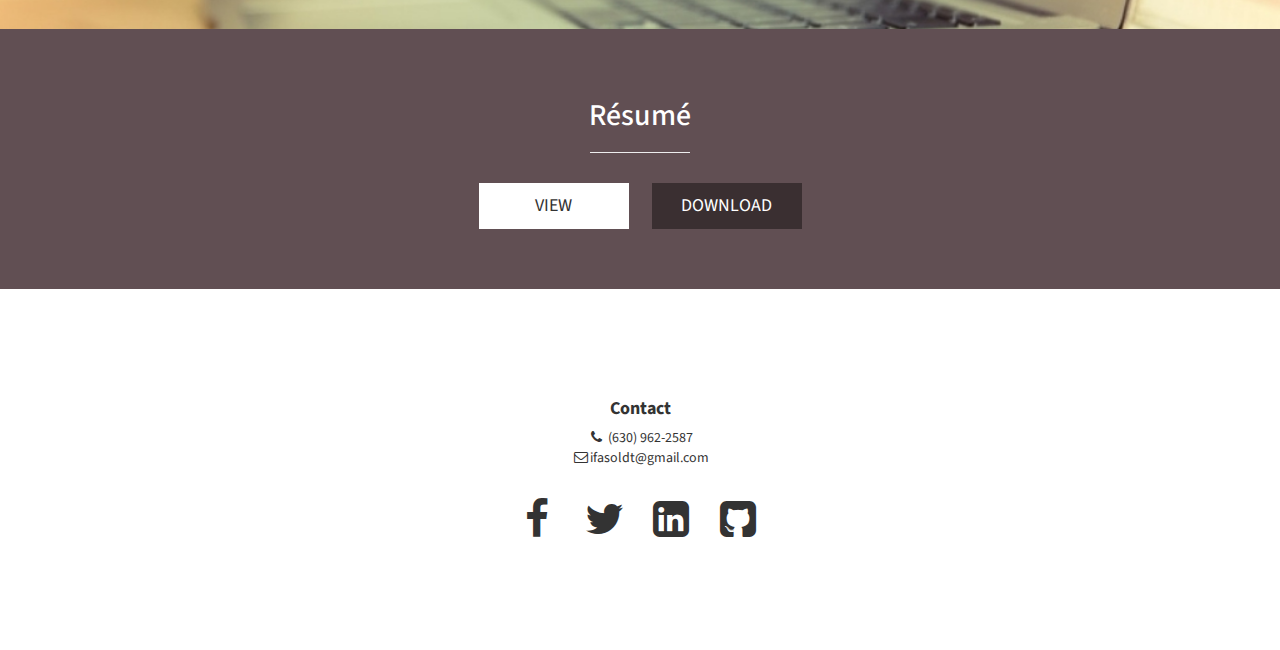
==== commit 68ad0b3b: "spelling mistakes" ====
--- a/index.html
+++ b/index.html
@@ -86,7 +86,7 @@
                     I'm a problem solver, a life-long learner, an adventure-seeker.
                   </p>
                   <p class="bio-text">
-                    In retrospect, everything in my life has led up to me becoming a programmer. My whole life, I've had a natural curiousity and hunger to know <i>why</i>. I hate not understanding something, and when a subject picques my curiosity, I devote myself to learning all there is to know about it. Programming is a subject deep enought to occupy me for the rest of my life! My time spent teaching in the South Bronx has taught me to communicate and collaborate with people from completely differenty backgrounds. My degree in Philosophy enables me to break problems down into their constituent parts and create logical, coherent APIs, data-structures, and websites.
+                    In retrospect, everything in my life has led up to me becoming a programmer. My whole life, I've had a natural curiousity and hunger to know <i>why</i>. I hate not understanding something, and when a subject picques my curiosity, I devote myself to learning all there is to know about it. Programming is a subject deep enough to occupy me for the rest of my life! My time spent teaching in the South Bronx has taught me to communicate and collaborate with people from completely different backgrounds. My degree in Philosophy enables me to break problems down into their constituent parts and create logical, coherent APIs, data-structures, and websites.
                   </p>
                   <!-- <p class="bio-text">
                     I took a bit of a winding road to software engineering. After graduating in 2011 with a degree in Philosophy, I immediately started teaching the humanities at a high-school in the South Bronx. There, I learned to love, collaborate with, and manage people who came from completely different backgrounds than me. In 2016, I began to teach myself Ruby in my spare time, and immediately fell in love. Like education, it offered a way to tangibly impact the world. It mapped much better than education to my analytical skills and background in philosophy. I left education and enrolled in the back-end Engineering
--- a/css/stylish-portfolio.css
+++ b/css/stylish-portfolio.css
@@ -333,7 +333,7 @@
   color:white;
 }
 .btn-resume{
-  width: 100px;
+  width: 150px;
 }
 .border-both {
   border-left: 5px solid white;
